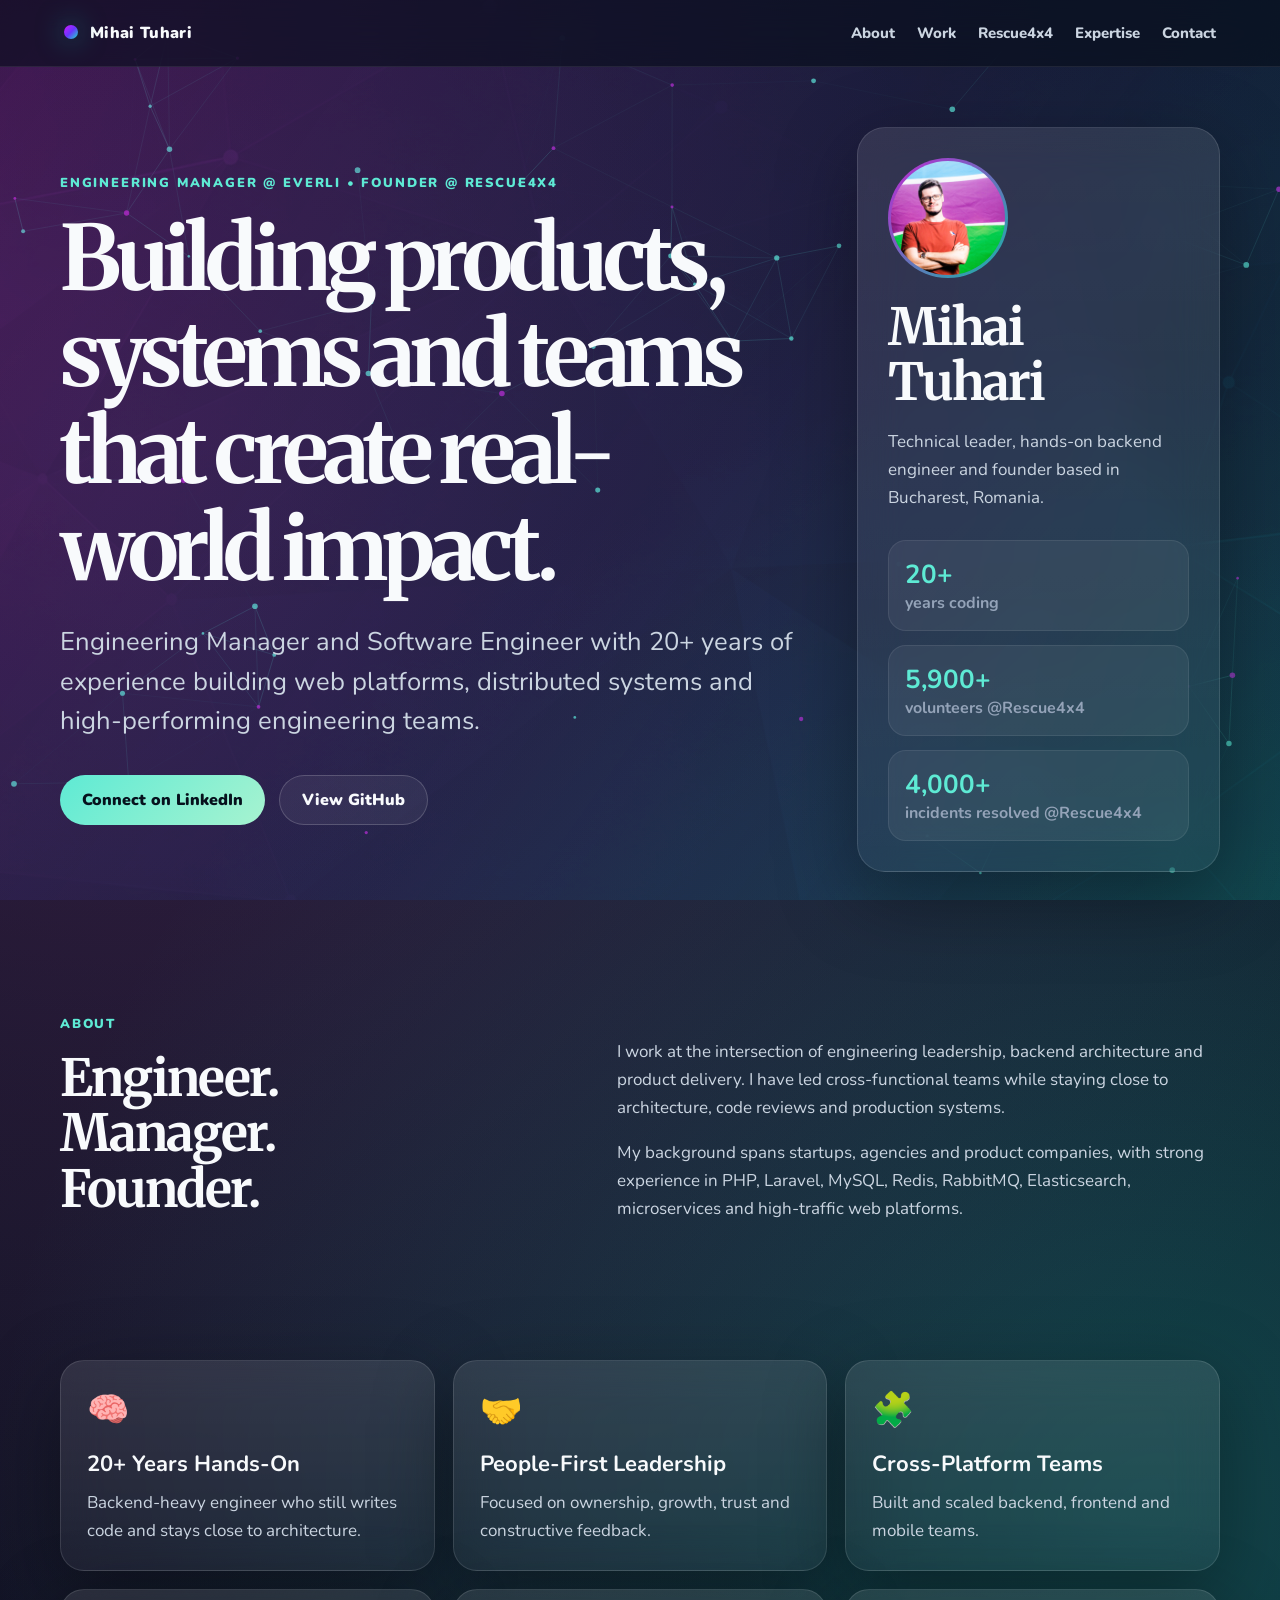
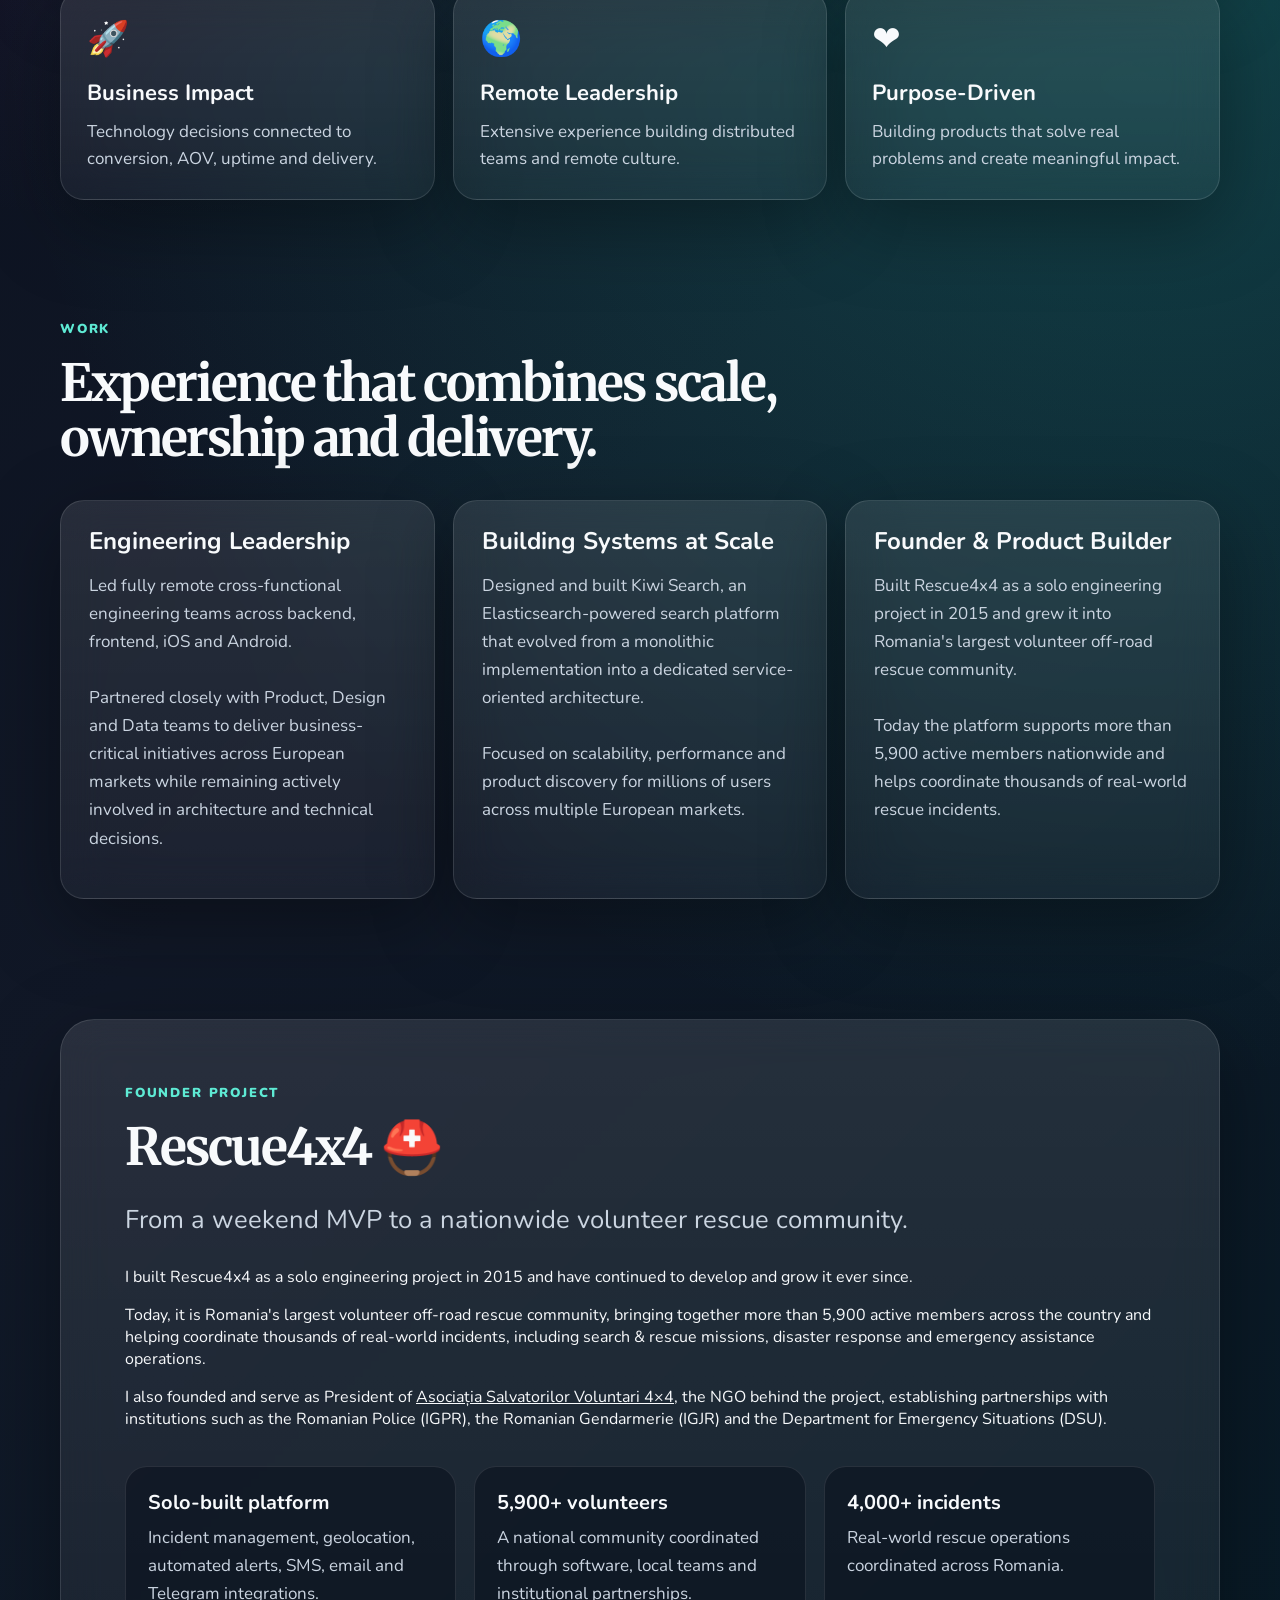
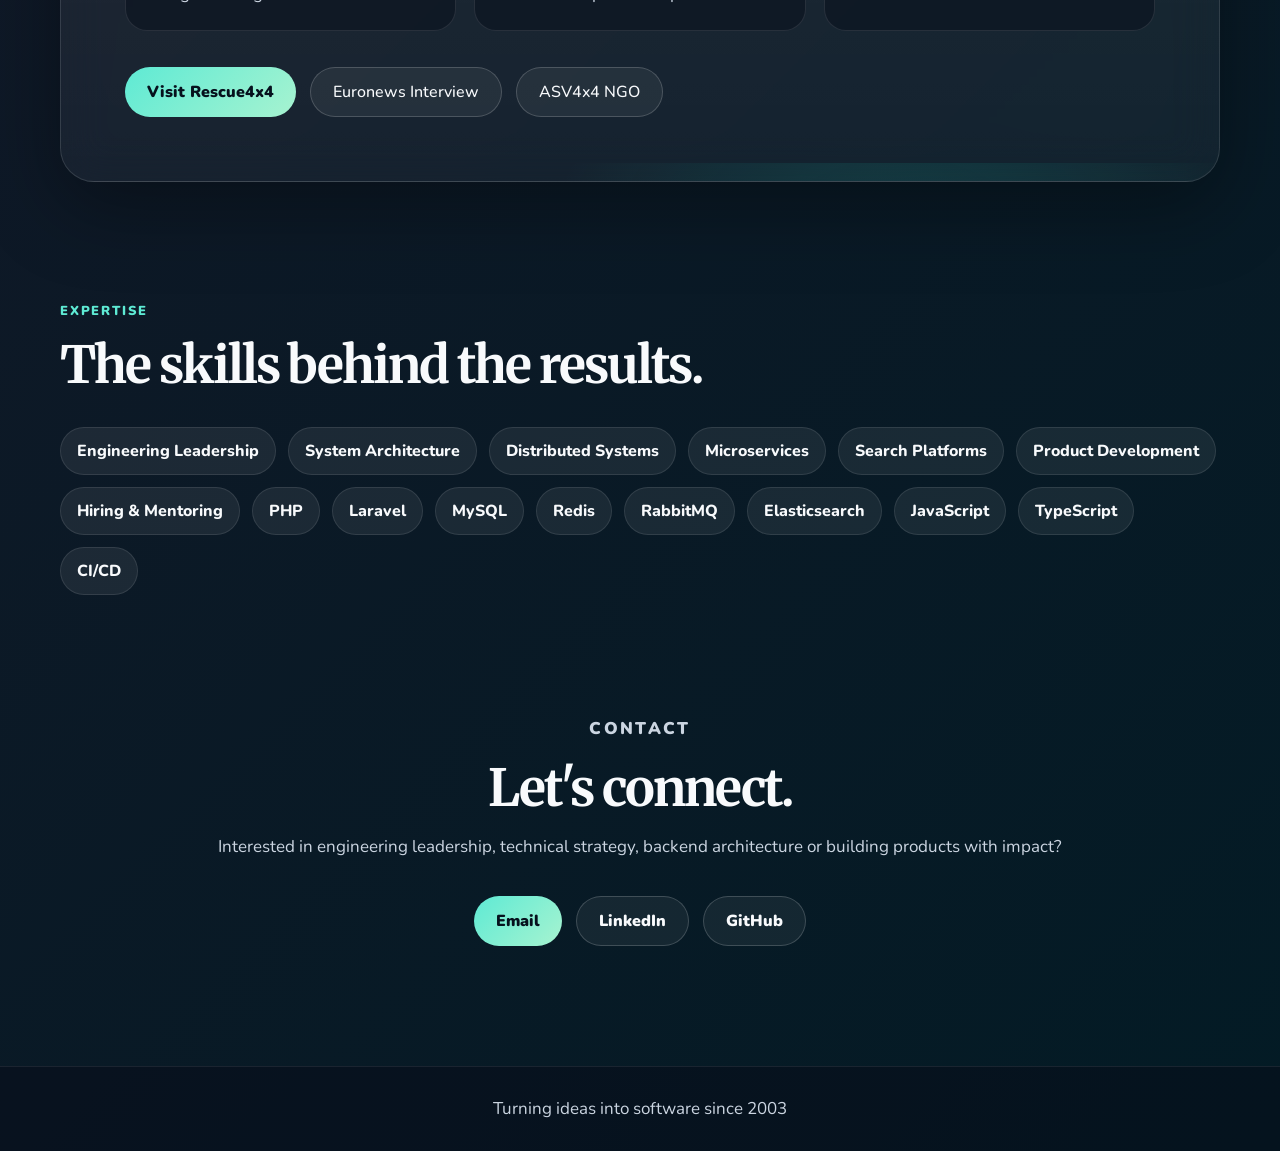
==== index.html @ 21c0b650 "feat: readme" ====
<!doctype html>
<html lang="en">
<head>
    <meta charset="utf-8">
    <meta name="viewport" content="width=device-width, initial-scale=1">
    <title>Mihai Tuhari - Engineering Manager & Founder</title>
    <meta name="description" content="Engineering Manager, Software Engineer and Founder with 20+ years of experience building products, distributed systems and engineering teams.">
    <meta property="og:title" content="Mihai Tuhari - Engineering Manager & Founder">
    <meta property="og:description" content="Engineering Manager @ Everli. Founder @ Rescue4x4. Building products, systems and teams.">
    <meta property="og:type" content="website">
    <meta name="theme-color" content="#111827">
    <link rel="preconnect" href="https://fonts.googleapis.com">
    <link rel="preconnect" href="https://fonts.gstatic.com" crossorigin>
    <link href="https://fonts.googleapis.com/css2?family=Merriweather:wght@700;900&family=Nunito:wght@400;600;700;800;900&display=swap" rel="stylesheet">
    <link rel="stylesheet" href="assets/styles.css">
    <meta name="google-site-verification" content="j1arVouK2aGNkBnnAjQh9nLg4Zrn6_g9xt9UU8ff2W0"/>

    <link rel="icon" type="image/png" href="assets/favicon/favicon-96x96.png" sizes="96x96" />
    <link rel="icon" type="image/svg+xml" href="assets/favicon/favicon.svg" />
    <link rel="shortcut icon" href="assets/favicon/favicon.ico" />
    <link rel="apple-touch-icon" sizes="180x180" href="assets/favicon/apple-touch-icon.png" />
    <meta name="apple-mobile-web-app-title" content="Mihai Tuhari" />
    <link rel="manifest" href="assets/favicon/site.webmanifest" />
</head>
<body>
<!--

Hey there 👋

You found the source.

If you're here because we're interviewing, reviewing my work,
or simply curious, feel free to reach out:

LinkedIn:
https://linkedin.com/in/mihaituhari

GitHub:
https://github.com/mihaituhari

Have a great day ☀️

- Mihai

-->
<script>
  (function(i, s, o, g, r, a, m) {
    i['GoogleAnalyticsObject'] = r;
    i[r] = i[r] || function() {
      (i[r].q = i[r].q || []).push(arguments);
    }, i[r].l = 1 * new Date();
    a = s.createElement(o),
        m = s.getElementsByTagName(o)[0];
    a.async = 1;
    a.src = g;
    m.parentNode.insertBefore(a, m);
  })(window, document, 'script', '//www.google-analytics.com/analytics.js', 'ga');

  ga('create', 'UA-69164049-1', 'auto');
  ga('send', 'pageview');

</script>
<canvas id="network-bg" aria-hidden="true"></canvas>

<header class="site-header">
    <a class="brand" href="#top" aria-label="Mihai Tuhari homepage">
        <span class="brand-dot"></span>
        <span>Mihai Tuhari</span>
    </a>

    <nav class="nav" aria-label="Primary navigation">
        <a href="#about">About</a>
        <a href="#work">Work</a>
        <a href="#rescue4x4">Rescue4x4</a>
        <a href="#expertise">Expertise</a>
        <a href="#contact">Contact</a>
    </nav>
</header>

<main id="top">
    <section class="hero section">
        <div class="hero-content">
            <p class="eyebrow">Engineering Manager @ Everli • Founder @ Rescue4x4</p>
            <h1>Building products, systems and teams that create real-world impact.</h1>
            <p class="lead">
                Engineering Manager and Software Engineer with 20+ years of experience building web platforms,
                distributed systems and high-performing engineering teams.
            </p>
            <div class="hero-actions">
                <a class="button primary" href="https://www.linkedin.com/in/mihaituhari/" target="_blank" rel="noreferrer">Connect
                    on LinkedIn</a>
                <a class="button secondary" href="https://github.com/mihaituhari" target="_blank" rel="noreferrer">View
                    GitHub</a>
            </div>
        </div>

        <aside class="hero-card">
            <div class="avatar-wrap">
                <img class="avatar-image" src="assets/images/mihai.jpg" alt="Mihai Tuhari">
            </div>
            <h2>Mihai Tuhari</h2>
            <p>Technical leader, hands-on backend engineer and founder based in Bucharest, Romania.</p>
            <div class="stats">
                <div>
                    <strong>20+</strong>
                    <span>years coding</span>
                </div>
                <div>
                    <strong>5,900+</strong>
                    <span>volunteers @Rescue4x4</span>
                </div>
                <div>
                    <strong>4,000+</strong>
                    <span>incidents resolved @Rescue4x4</span>
                </div>
            </div>
        </aside>
    </section>

    <section id="about" class="section split">
        <div>
            <p class="eyebrow">About</p>
            <h2>Engineer.<br>Manager.<br>Founder.</h2>
        </div>
        <div class="copy">
            <p class="eyebrow">&nbsp;</p>
            <p>
                I work at the intersection of engineering leadership, backend architecture and product delivery.
                I have led cross-functional teams while staying close to architecture, code reviews and production
                systems.
            </p>
            <p>
                My background spans startups, agencies and product companies, with strong experience in PHP, Laravel,
                MySQL, Redis, RabbitMQ, Elasticsearch, microservices and high-traffic web platforms.
            </p>
        </div>
    </section>

    <section id="about-grid" class="section">
        <div class="feature-grid">
            <div class="feature-card">
                <span>🧠</span>
                <h3>20+ Years Hands-On</h3>
                <p>Backend-heavy engineer who still writes code and stays close to architecture.</p>
            </div>

            <div class="feature-card">
                <span>🤝</span>
                <h3>People-First Leadership</h3>
                <p>Focused on ownership, growth, trust and constructive feedback.</p>
            </div>

            <div class="feature-card">
                <span>🧩</span>
                <h3>Cross-Platform Teams</h3>
                <p>Built and scaled backend, frontend and mobile teams.</p>
            </div>

            <div class="feature-card">
                <span>🚀</span>
                <h3>Business Impact</h3>
                <p>Technology decisions connected to conversion, AOV, uptime and delivery.</p>
            </div>

            <div class="feature-card">
                <span>🌍</span>
                <h3>Remote Leadership</h3>
                <p>Extensive experience building distributed teams and remote culture.</p>
            </div>

            <div class="feature-card">
                <span>❤️</span>
                <h3>Purpose-Driven</h3>
                <p>Building products that solve real problems and create meaningful impact.</p>
            </div>
        </div>
    </section>

    <section id="work" class="section">
        <div class="section-heading">
            <p class="eyebrow">Work</p>
            <h2>Experience that combines scale, ownership and delivery.</h2>
        </div>

        <div class="cards">
            <article class="card">
                <h3>Engineering Leadership</h3>
                <p>
                    Led fully remote cross-functional engineering teams across backend, frontend, iOS and Android.<br><br>
                    Partnered closely with Product, Design and Data teams to deliver business-critical initiatives across European markets while remaining actively involved in architecture and technical decisions.                </p>
            </article>

            <article class="card">
                <h3>Building Systems at Scale</h3>
                <p>
                    Designed and built Kiwi Search, an Elasticsearch-powered search platform that evolved from a monolithic implementation into a dedicated service-oriented architecture.<br><br>
                    Focused on scalability, performance and product discovery for millions of users across multiple European markets.
                </p>
            </article>

            <article class="card">
                <h3>Founder & Product Builder</h3>
                <p>
                    Built Rescue4x4 as a solo engineering project in 2015 and grew it into Romania's largest volunteer off-road rescue community.<br><br>
                    Today the platform supports more than 5,900 active members nationwide and helps coordinate thousands of real-world rescue incidents.
                </p>
            </article>
        </div>
    </section>

    <section id="rescue4x4" class="section rescue">
        <div class="rescue-inner">
            <p class="eyebrow">Founder project</p>
            <h2>Rescue4x4 ⛑️</h2>
            <p class="lead">
                From a weekend MVP to a nationwide volunteer rescue community.
            </p>

            <p>I built Rescue4x4 as a solo engineering project in 2015 and have continued to develop and grow it ever since.</p>
            <p>Today, it is Romania's largest volunteer off-road rescue community, bringing together more than 5,900 active members across the country and helping coordinate thousands of real-world incidents, including search & rescue missions, disaster response and emergency assistance operations.</p>
            <p>I also founded and serve as President of <a href="https://www.asv4x4.ro/" target="_blank">Asociația Salvatorilor Voluntari 4×4</a>, the NGO behind the project, establishing partnerships with institutions such as the Romanian Police (IGPR), the Romanian Gendarmerie (IGJR) and the Department for Emergency Situations (DSU).</p>            <div class="rescue-grid">
                <div>
                    <strong>Solo-built platform</strong>
                    <span>Incident management, geolocation, automated alerts, SMS, email and Telegram integrations.</span>
                </div>
                <div>
                    <strong>5,900+ volunteers</strong>
                    <span>A national community coordinated through software, local teams and institutional partnerships.</span>
                </div>
                <div>
                    <strong>4,000+ incidents</strong>
                    <span>Real-world rescue operations coordinated across Romania.</span>
                </div>
            </div>
            <div class="buttons">
                <a class="button primary" href="https://www.rescue4x4.ro/" target="_blank" rel="noreferrer">Visit Rescue4x4</a>
                <a class="button secondary fw-normal" href="https://www.euronews.com/2018/07/02/romanian-europeanheroes-who-rescue-people-for-free" target="_blank" rel="noreferrer">Euronews Interview</a>
                <a class="button secondary fw-normal" href="https://www.asv4x4.ro/" target="_blank" rel="noreferrer">ASV4x4 NGO</a>
            </div>
        </div>
    </section>

    <section id="expertise" class="section">
        <div class="section-heading">
            <p class="eyebrow">Expertise</p>
            <h2>The skills behind the results.</h2>
        </div>

        <div class="skills">
            <span>Engineering Leadership</span>
            <span>System Architecture</span>
            <span>Distributed Systems</span>
            <span>Microservices</span>
            <span>Search Platforms</span>
            <span>Product Development</span>
            <span>Hiring & Mentoring</span>
            <span>PHP</span>
            <span>Laravel</span>
            <span>MySQL</span>
            <span>Redis</span>
            <span>RabbitMQ</span>
            <span>Elasticsearch</span>
            <span>JavaScript</span>
            <span>TypeScript</span>
            <span>CI/CD</span>
        </div>
    </section>

    <section id="contact" class="section contact">
        <p class="eyebrow">Contact</p>
        <h2>Let's connect.</h2>
        <p>
            Interested in engineering leadership, technical strategy, backend architecture or building products with
            impact?
        </p>
        <div class="contact-links">
            <a class="button primary" id="email-link" role="button" href="#" data-user="bWloYWkudHVoYXJp" data-domain="Z21haWwuY29t" aria-label="Email Mihai Tuhari">Email</a>
            <a class="button secondary" href="https://www.linkedin.com/in/mihaituhari/" target="_blank" rel="noreferrer">LinkedIn</a>
            <a class="button secondary" href="https://github.com/mihaituhari" target="_blank" rel="noreferrer">GitHub</a>
        </div>
    </section>
</main>

<footer class="footer">
    <span>Turning ideas into software since 2003</span>
</footer>

<script src="assets/script.js"></script>
</body>
</html>
---- assets/styles.css ----
/* Mihai Tuhari personal website */
:root {
    --bg: #080d1a;
    --bg-soft: rgba(17, 24, 39, 0.72);
    --card: rgba(15, 23, 42, 0.72);
    --card-border: rgba(255, 255, 255, 0.12);
    --text: #f8fafc;
    --muted: #cbd5e1;
    --soft: #94a3b8;
    --purple: #8a3b8f;
    --purple-strong: #c026d3;
    --teal: #14b8a6;
    --teal-soft: #5eead4;
    --shadow: 0 24px 80px rgba(0, 0, 0, 0.35);
    --radius: 28px;
}

* {
    box-sizing: border-box;
}

html {
    scroll-behavior: smooth;
}

body {
    margin: 0;
    min-height: 100vh;
    font-family: "Nunito", system-ui, -apple-system, BlinkMacSystemFont, "Segoe UI", sans-serif;
    color: var(--text);
    background: radial-gradient(circle at 10% 10%, rgba(138, 59, 143, 0.34), transparent 34%),
    radial-gradient(circle at 90% 35%, rgba(20, 184, 166, 0.28), transparent 38%),
    linear-gradient(135deg, #080d1a 0%, #111827 48%, #031b25 100%);
    overflow-x: hidden;
}

body::before {
    content: "";
    position: fixed;
    inset: 0;
    background-image: url("images/banner-geometric.png");
    background-size: cover;
    background-position: center;
    opacity: 0.18;
    pointer-events: none;
    z-index: -3;
}

#network-bg {
    position: fixed;
    inset: 0;
    width: 100%;
    height: 100%;
    z-index: -2;
    pointer-events: none;
}

a {
    color: inherit;
}

.site-header {
    position: sticky;
    top: 0;
    z-index: 20;
    display: flex;
    justify-content: space-between;
    align-items: center;
    padding: 22px clamp(20px, 5vw, 72px);
    backdrop-filter: blur(18px);
    background: rgba(8, 13, 26, 0.62);
    border-bottom: 1px solid rgba(255, 255, 255, 0.08);
}

.brand {
    display: inline-flex;
    align-items: center;
    gap: 12px;
    text-decoration: none;
    font-weight: 900;
    letter-spacing: 0.02em;
}

.brand-dot {
    width: 14px;
    height: 14px;
    position: relative;
    top: -1px;
    border-radius: 999px;
    background: linear-gradient(135deg, #d218ff 0%, #6a35ff 50%, #18e5c6 100%);
    box-shadow: 0 0 28px rgba(20, 184, 166, 0.7);
}

.nav {
    display: flex;
    gap: 22px;
    color: var(--muted);
    font-size: 15px;
    font-weight: 800;
}

.nav a {
    text-decoration: none;
    transition: color 0.2s ease;
}

.nav a:hover {
    color: var(--teal-soft);
}

.section {
    width: min(1160px, calc(100% - 40px));
    margin: 0 auto;
    padding: 60px 0;
}

.hero {
    min-height: calc(100vh - 80px);
    display: grid;
    grid-template-columns: minmax(0, 1.35fr) minmax(300px, 0.65fr);
    gap: 42px;
    align-items: center;
}

.eyebrow {
    margin: 0 0 18px;
    color: var(--teal-soft);
    font-weight: 900;
    text-transform: uppercase;
    letter-spacing: 0.14em;
    font-size: 13px;
}

h1, h2, h3 {
    margin: 0;
    line-height: 1.08;
}

h1, h2 {
    font-family: "Merriweather", Georgia, serif;
}

h1 {
    max-width: 860px;
    font-size: clamp(48px, 7vw, 94px);
    letter-spacing: -0.06em;
}

h2 {
    font-size: clamp(34px, 4vw, 56px);
    letter-spacing: -0.04em;
}

h3 {
    font-size: 24px;
}

.lead {
    color: var(--muted);
    font-size: clamp(20px, 2vw, 26px);
    line-height: 1.55;
}

.hero-actions,
.contact-links {
    display: flex;
    flex-wrap: wrap;
    gap: 14px;
    margin-top: 34px;
}

.button {
    display: inline-flex;
    align-items: center;
    justify-content: center;
    min-height: 50px;
    padding: 0 22px;
    border-radius: 999px;
    text-decoration: none;
    font-weight: 900;
    transition: transform 0.2s ease, border-color 0.2s ease, background 0.2s ease;
}

.button:hover {
    transform: translateY(-2px);
}

.button.primary {
    color: #06111d;
    background: linear-gradient(135deg, var(--teal-soft), #a7f3d0);
}

.button.secondary {
    color: var(--text);
    border: 1px solid rgba(255, 255, 255, 0.18);
    background: rgba(255, 255, 255, 0.06);
}

.button.secondary:hover {
    border-color: rgba(94, 234, 212, 0.7);
}

.hero-card,
.card,
.rescue-inner {
    border: 1px solid var(--card-border);
    background: linear-gradient(180deg, rgba(255, 255, 255, 0.10), rgba(255, 255, 255, 0.045));
    box-shadow: var(--shadow);
    backdrop-filter: blur(22px);
}

.hero-card {
    padding: 30px;
    border-radius: var(--radius);
}

.avatar-wrap {
    width: 120px;
    height: 120px;
    display: grid;
    place-items: center;
    border-radius: 999px;
    padding: 3px;
    background: linear-gradient(135deg, var(--purple-strong), var(--teal));
    margin-bottom: 22px;
}

.avatar-image {
    width: 100%;
    height: 100%;
    display: block;
    border-radius: 999px;
    object-fit: cover;
    object-position: center;
}

.buttons {
    display: flex;
    gap: 14px;
}

.fw-normal {
    font-weight: 500;
}

.hero-card p,
.card p,
.copy p,
.rescue-grid span,
.contact p,
.footer {
    color: var(--muted);
    line-height: 1.65;
    font-size: 17px;
}

.stats {
    display: grid;
    gap: 14px;
    margin-top: 28px;
}

.stats div {
    padding: 16px;
    border-radius: 18px;
    background: rgba(255, 255, 255, 0.06);
    border: 1px solid rgba(255, 255, 255, 0.08);
}

.stats strong {
    display: block;
    font-size: 26px;
    color: var(--teal-soft);
}

.stats span {
    color: var(--soft);
    font-weight: 700;
}

.split {
    display: grid;
    grid-template-columns: 0.9fr 1.1fr;
    gap: 64px;
    align-items: center;
}

.copy p:first-child {
    margin-top: 0;
}

.section-heading {
    max-width: 820px;
    margin-bottom: 34px;
}

.cards {
    display: grid;
    grid-template-columns: repeat(3, 1fr);
    gap: 18px;
}

.card {
    padding: 28px;
    border-radius: 24px;
}

.tag {
    display: inline-flex;
    margin-bottom: 22px;
    padding: 7px 11px;
    border-radius: 999px;
    color: var(--teal-soft);
    background: rgba(20, 184, 166, 0.10);
    border: 1px solid rgba(94, 234, 212, 0.18);
    font-weight: 900;
    font-size: 13px;
    text-transform: uppercase;
    letter-spacing: 0.08em;
}

.rescue-inner {
    position: relative;
    overflow: hidden;
    padding: clamp(34px, 5vw, 64px);
    border-radius: 34px;
}

.rescue-inner::after {
    content: "";
    position: absolute;
    inset: auto -20% -45% 25%;
    height: 360px;
    background: radial-gradient(circle, rgba(20, 184, 166, 0.24), transparent 65%);
    pointer-events: none;
}

.rescue-grid {
    position: relative;
    display: grid;
    grid-template-columns: repeat(3, 1fr);
    gap: 18px;
    margin: 36px 0;
    z-index: 1;
}

.rescue-grid div {
    padding: 22px;
    border-radius: 22px;
    background: rgba(8, 13, 26, 0.48);
    border: 1px solid rgba(255, 255, 255, 0.10);
}

.rescue-grid strong {
    display: block;
    margin-bottom: 8px;
    font-size: 20px;
}

.rescue-grid span {
    display: block;
}

.skills {
    display: flex;
    flex-wrap: wrap;
    gap: 12px;
}

.skills span {
    padding: 12px 16px;
    border-radius: 999px;
    color: var(--text);
    background: rgba(255, 255, 255, 0.07);
    border: 1px solid rgba(255, 255, 255, 0.10);
    font-weight: 800;
}

.contact {
    text-align: center;
    padding-bottom: 120px;
}

.contact .contact-links {
    justify-content: center;
}

.footer {
    display: flex;
    justify-content: center;
    gap: 20px;
    padding: 28px clamp(20px, 5vw, 72px);
    border-top: 1px solid rgba(255, 255, 255, 0.08);
    background: rgba(8, 13, 26, 0.55);
}

.feature-grid {
    display: grid;
    grid-template-columns: repeat(3, 1fr);
    gap: 18px;
}

.feature-card,
.bring-item {
    padding: 26px;
    border-radius: 24px;
    background: linear-gradient(180deg, rgba(255, 255, 255, 0.10), rgba(255, 255, 255, 0.045));
    border: 1px solid rgba(255, 255, 255, 0.12);
    box-shadow: var(--shadow);
    backdrop-filter: blur(22px);
}

.feature-card span {
    display: inline-flex;
    margin-bottom: 18px;
    font-size: 34px;
}

.feature-card h3,
.bring-item h3 {
    margin: 0 0 12px;
    font-size: 22px;
    line-height: 1.2;
}

.feature-card p,
.bring-item p {
    margin: 0;
    color: var(--muted);
    font-size: 17px;
    line-height: 1.6;
}

.what-i-bring {
    display: grid;
    gap: 18px;
}

.bring-item {
    position: relative;
    overflow: hidden;
}

.bring-item::before {
    content: "";
    position: absolute;
    top: 0;
    left: 0;
    width: 4px;
    height: 100%;
    background: linear-gradient(180deg, var(--teal-soft), var(--purple-strong));
    opacity: 0.9;
}

.bring-item h3,
.bring-item p {
    position: relative;
    z-index: 1;
}

@media (max-width: 900px) {
    .site-header {
        align-items: flex-start;
        gap: 16px;
        flex-direction: column;
    }

    .nav {
        width: 100%;
        overflow-x: auto;
        padding-bottom: 4px;
    }

    .hero,
    .split,
    .cards,
    .rescue-grid {
        grid-template-columns: 1fr;
    }

    .hero {
        padding-top: 52px;
    }

    .section {
        padding: 35px 0;
    }

    .feature-grid {
        grid-template-columns: 1fr;
    }
}

@media (max-width: 560px) {
    .section {
        width: min(100% - 28px, 1160px);
    }

    h1 {
        font-size: 44px;
    }

    .lead {
        font-size: 19px;
    }

    .hero-card {
        padding: 22px;
    }
}
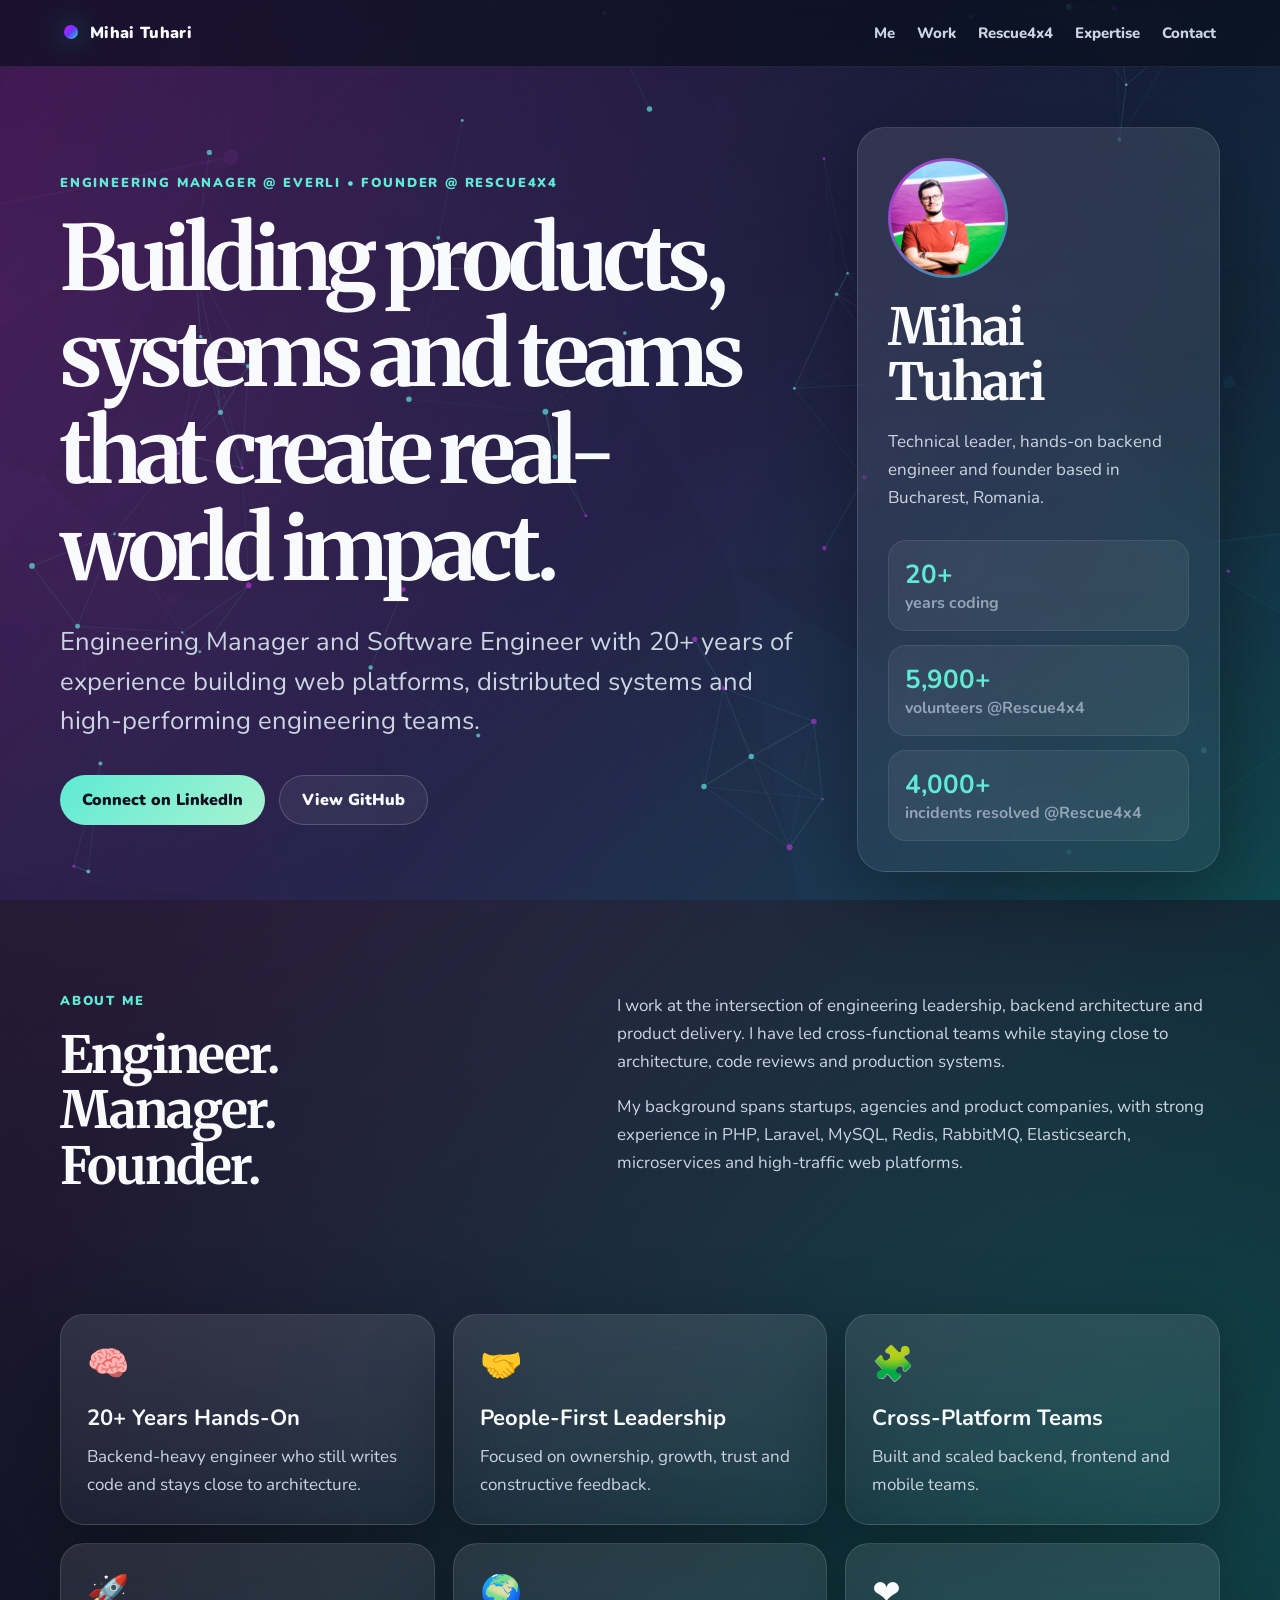
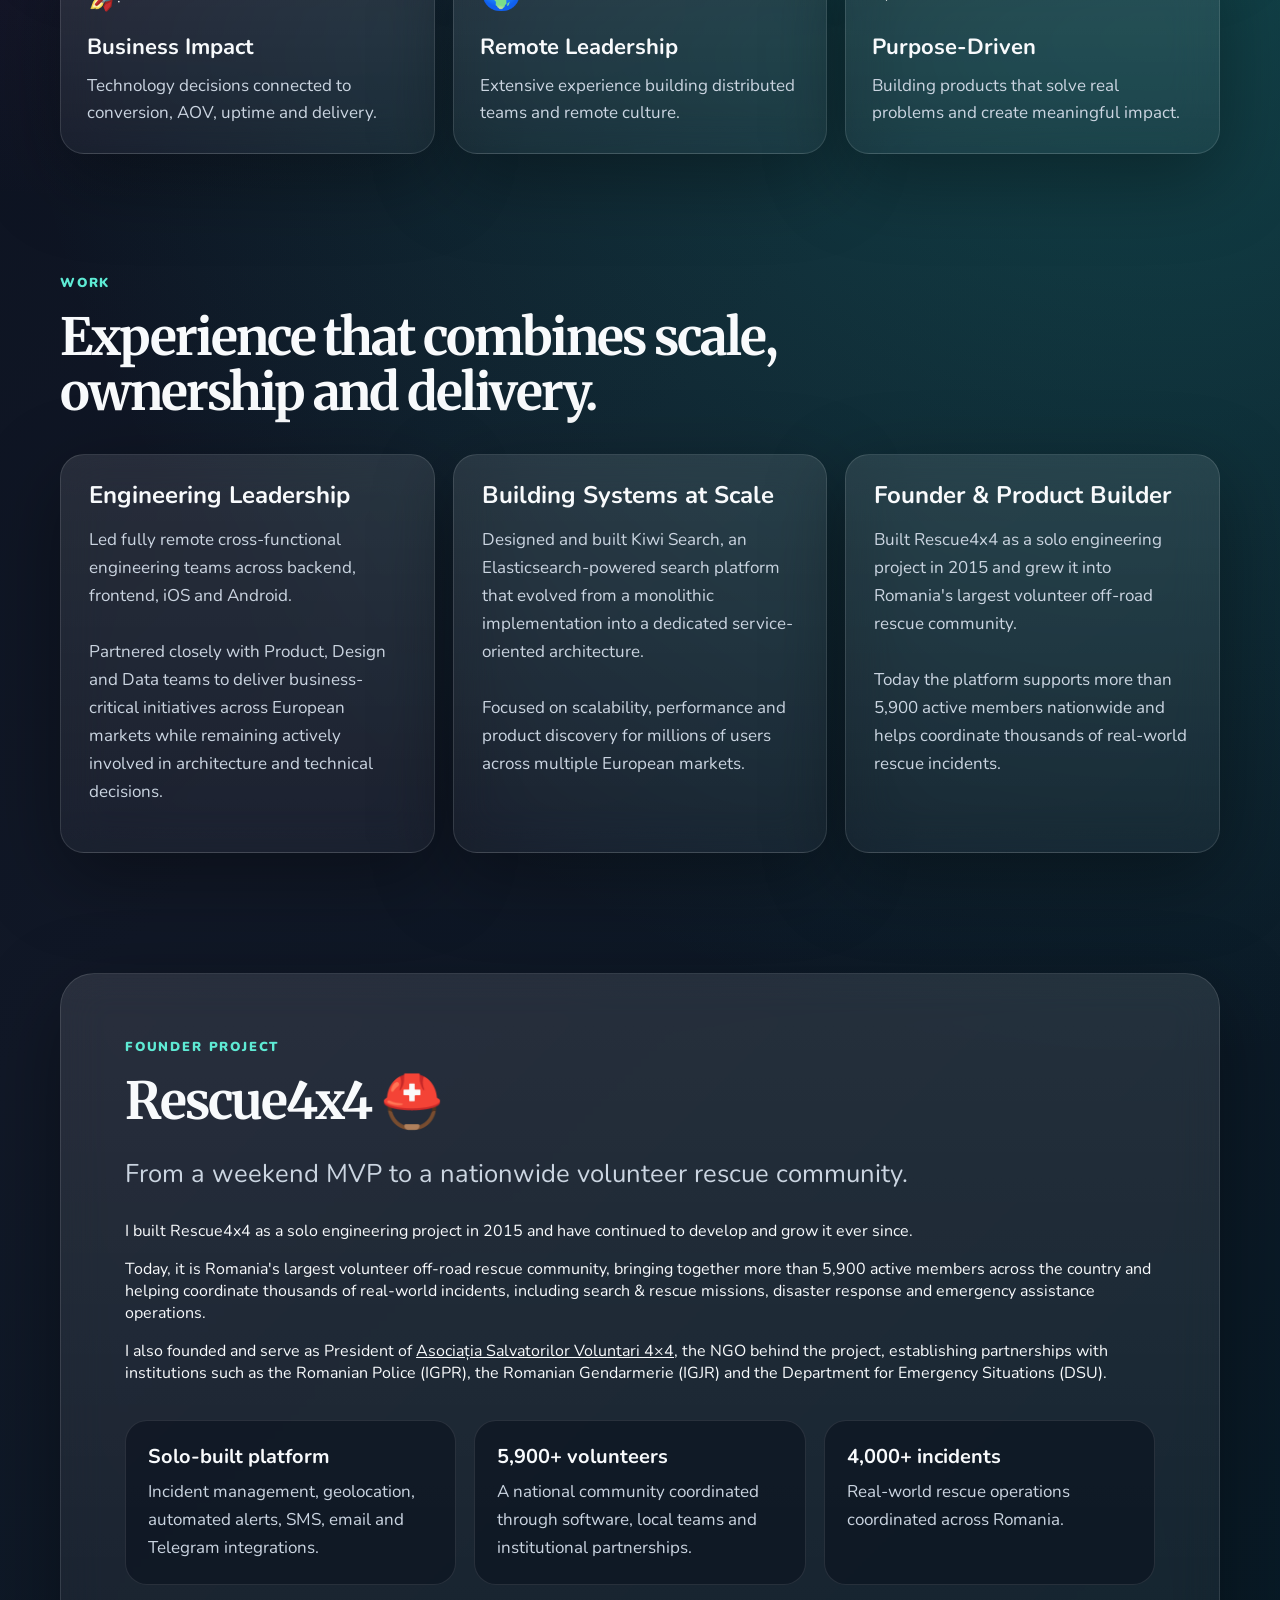
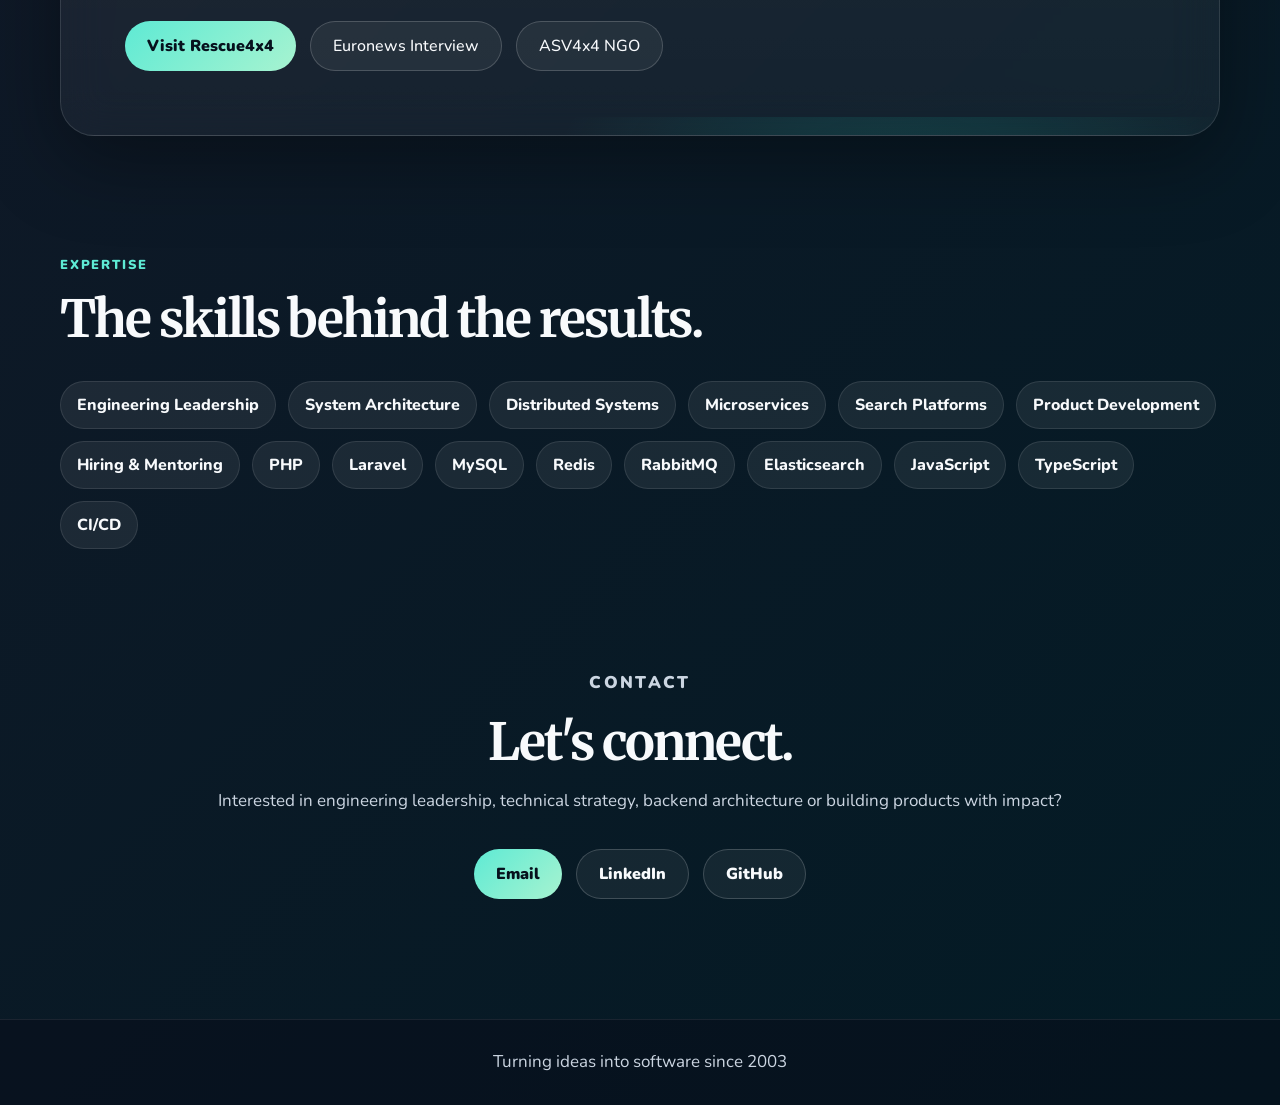
==== commit c6d484d1: "fix: style" ====
--- a/index.html
+++ b/index.html
@@ -69,7 +69,7 @@
     </a>
 
     <nav class="nav" aria-label="Primary navigation">
-        <a href="#about">About</a>
+        <a href="#me">Me</a>
         <a href="#work">Work</a>
         <a href="#rescue4x4">Rescue4x4</a>
         <a href="#expertise">Expertise</a>
@@ -80,7 +80,7 @@
 <main id="top">
     <section class="hero section">
         <div class="hero-content">
-            <p class="eyebrow">Engineering Manager @ Everli • Founder @ Rescue4x4</p>
+            <p class="eyebrow">Engineering Manager @ Everli<span class="eyebrow-dot"> • </span><br class="eyebrow-break">Founder @ Rescue4x4</p>
             <h1>Building products, systems and teams that create real-world impact.</h1>
             <p class="lead">
                 Engineering Manager and Software Engineer with 20+ years of experience building web platforms,
@@ -117,13 +117,12 @@
         </aside>
     </section>
 
-    <section id="about" class="section split">
+    <section id="me" class="section split">
         <div>
-            <p class="eyebrow">About</p>
+            <p class="eyebrow">About me</p>
             <h2>Engineer.<br>Manager.<br>Founder.</h2>
         </div>
         <div class="copy">
-            <p class="eyebrow">&nbsp;</p>
             <p>
                 I work at the intersection of engineering leadership, backend architecture and product delivery.
                 I have led cross-functional teams while staying close to architecture, code reviews and production
--- a/assets/styles.css
+++ b/assets/styles.css
@@ -131,6 +131,10 @@
     font-size: 13px;
 }
 
+.eyebrow-break {
+    display: none;
+}
+
 h1, h2, h3 {
     margin: 0;
     line-height: 1.08;
@@ -147,7 +151,7 @@
 }
 
 h2 {
-    font-size: clamp(34px, 4vw, 56px);
+    font-size: clamp(32px, 4vw, 56px);
     letter-spacing: -0.04em;
 }
 
@@ -478,16 +482,24 @@
         grid-template-columns: 1fr;
     }
 
+    .split {
+        gap: 32px;
+    }
+
     .hero {
         padding-top: 52px;
     }
 
     .section {
-        padding: 35px 0;
+        padding: 30px 0;
     }
 
     .feature-grid {
         grid-template-columns: 1fr;
+    }
+
+    #about-grid {
+        padding-top: 0;
     }
 }
 
@@ -496,6 +508,14 @@
         width: min(100% - 28px, 1160px);
     }
 
+    .eyebrow-dot {
+        display: none;
+    }
+
+    .eyebrow-break {
+        display: inline;
+    }
+
     h1 {
         font-size: 44px;
     }
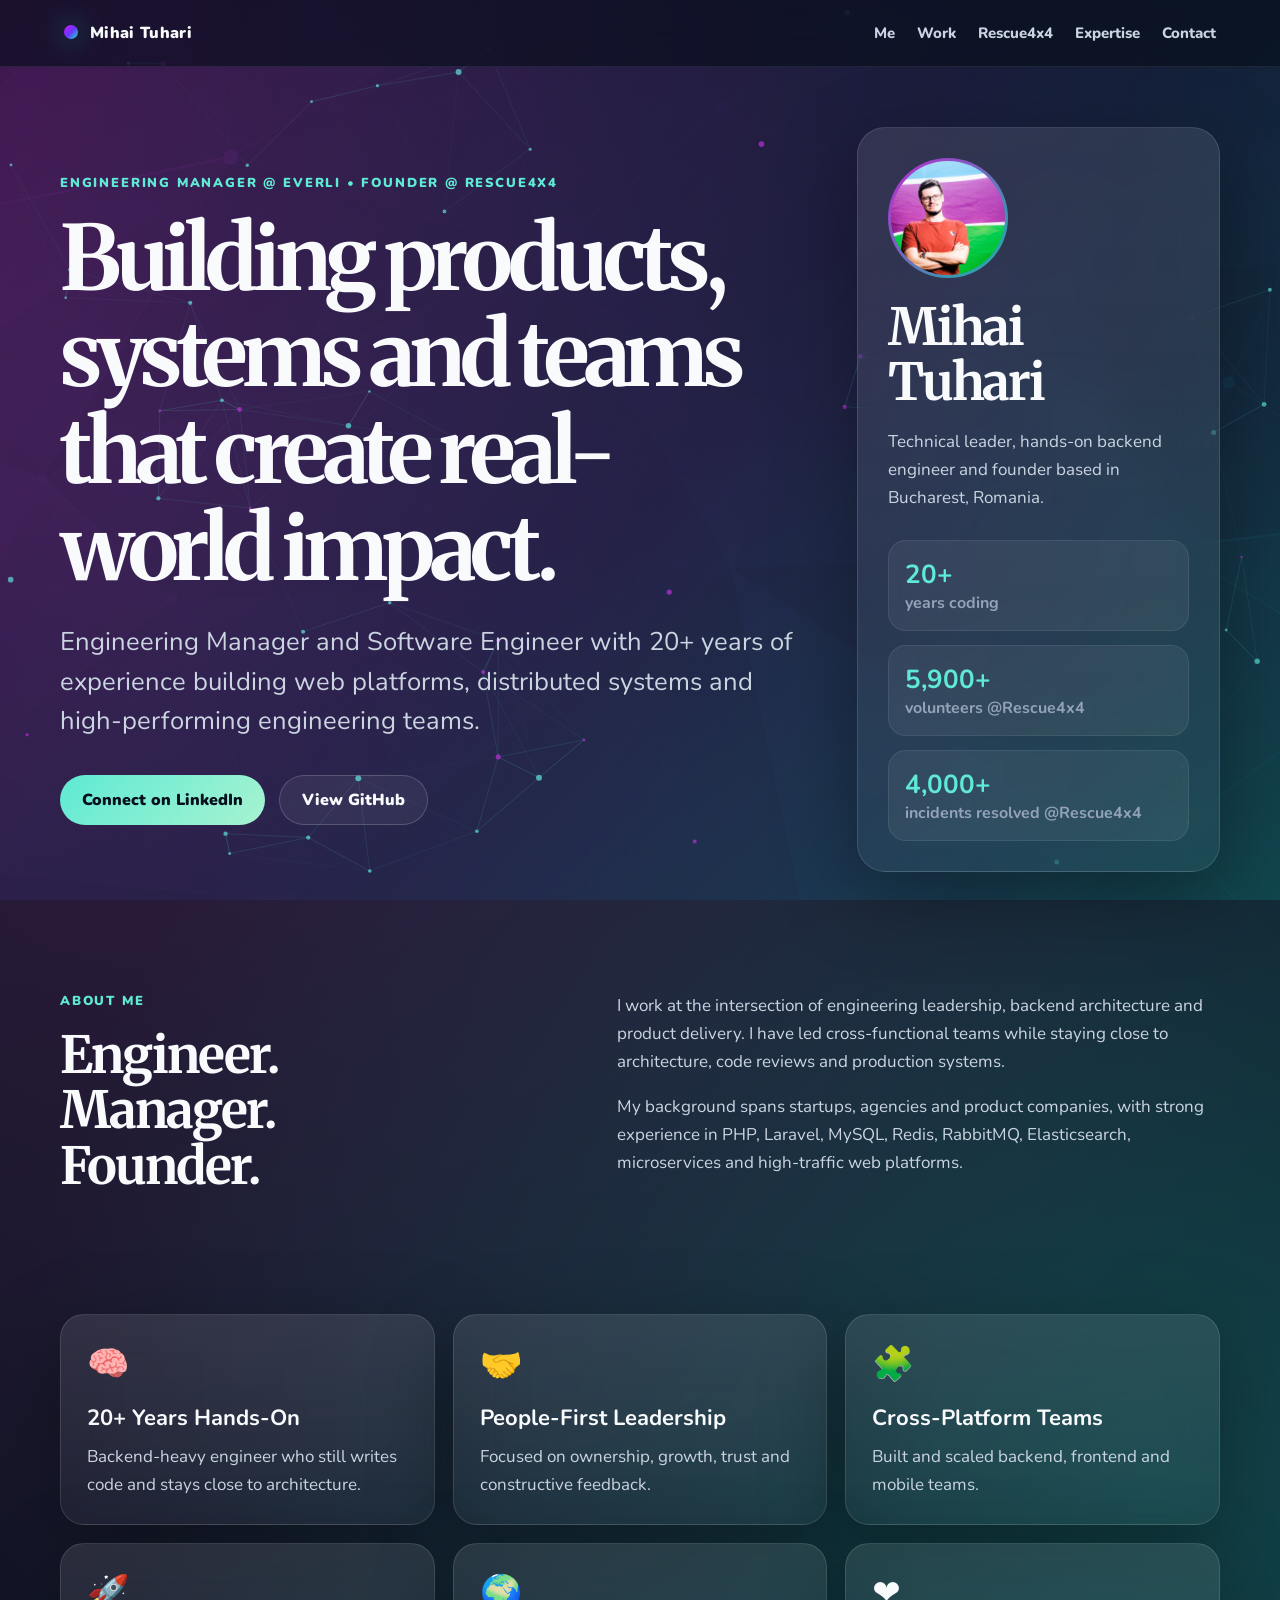
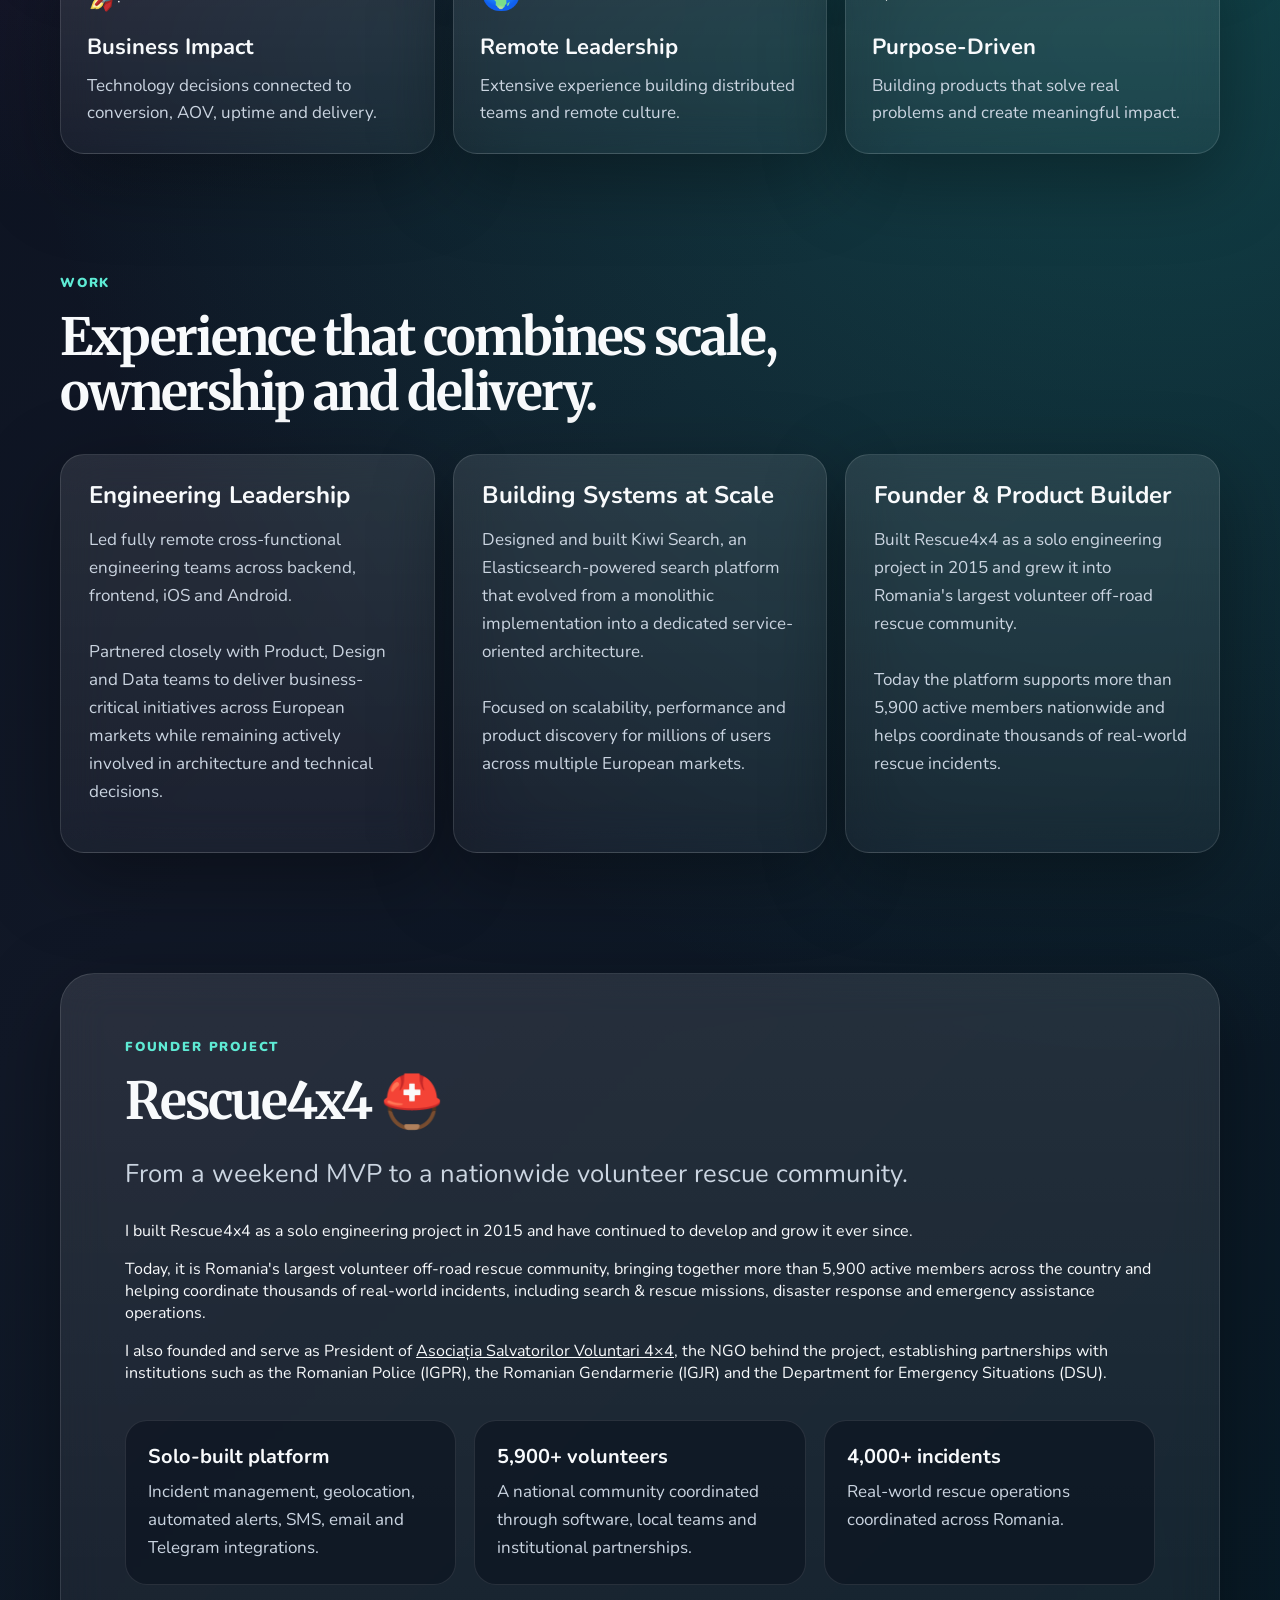
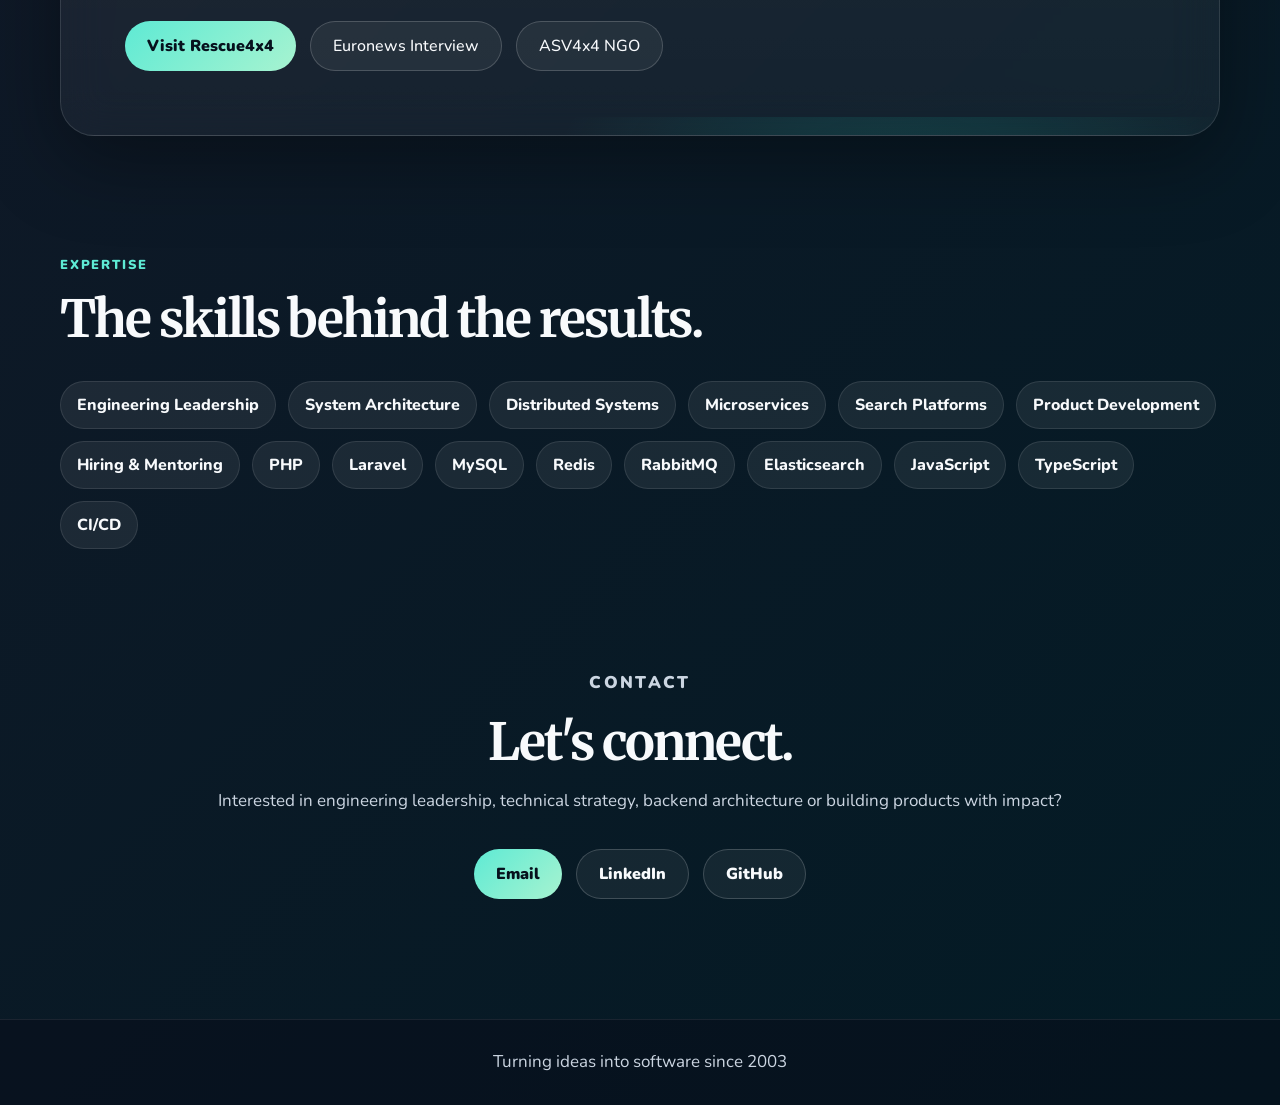
==== commit 4aeece5e: "fix: style" ====
--- a/index.html
+++ b/index.html
@@ -12,7 +12,7 @@
     <link rel="preconnect" href="https://fonts.googleapis.com">
     <link rel="preconnect" href="https://fonts.gstatic.com" crossorigin>
     <link href="https://fonts.googleapis.com/css2?family=Merriweather:wght@700;900&family=Nunito:wght@400;600;700;800;900&display=swap" rel="stylesheet">
-    <link rel="stylesheet" href="assets/styles.css">
+    <link rel="stylesheet" href="assets/styles.css?v=1.0.0">
     <meta name="google-site-verification" content="j1arVouK2aGNkBnnAjQh9nLg4Zrn6_g9xt9UU8ff2W0"/>
 
     <link rel="icon" type="image/png" href="assets/favicon/favicon-96x96.png" sizes="96x96" />
@@ -284,6 +284,6 @@
     <span>Turning ideas into software since 2003</span>
 </footer>
 
-<script src="assets/script.js"></script>
+<script src="assets/script.js?v=1.0.0"></script>
 </body>
 </html>
--- a/assets/styles.css
+++ b/assets/styles.css
@@ -498,6 +498,10 @@
         grid-template-columns: 1fr;
     }
 
+    .skills {
+        font-size: 13px;
+    }
+
     #about-grid {
         padding-top: 0;
     }
@@ -508,6 +512,14 @@
         width: min(100% - 28px, 1160px);
     }
 
+    .buttons {
+        flex-direction: column;
+    }
+
+    .buttons .button {
+        width: 100%;
+    }
+
     .eyebrow-dot {
         display: none;
     }
@@ -516,12 +528,16 @@
         display: inline;
     }
 
+    footer {
+        font-size: 15px;
+    }
+
     h1 {
         font-size: 44px;
     }
 
     .lead {
-        font-size: 19px;
+        font-size: 17px;
     }
 
     .hero-card {
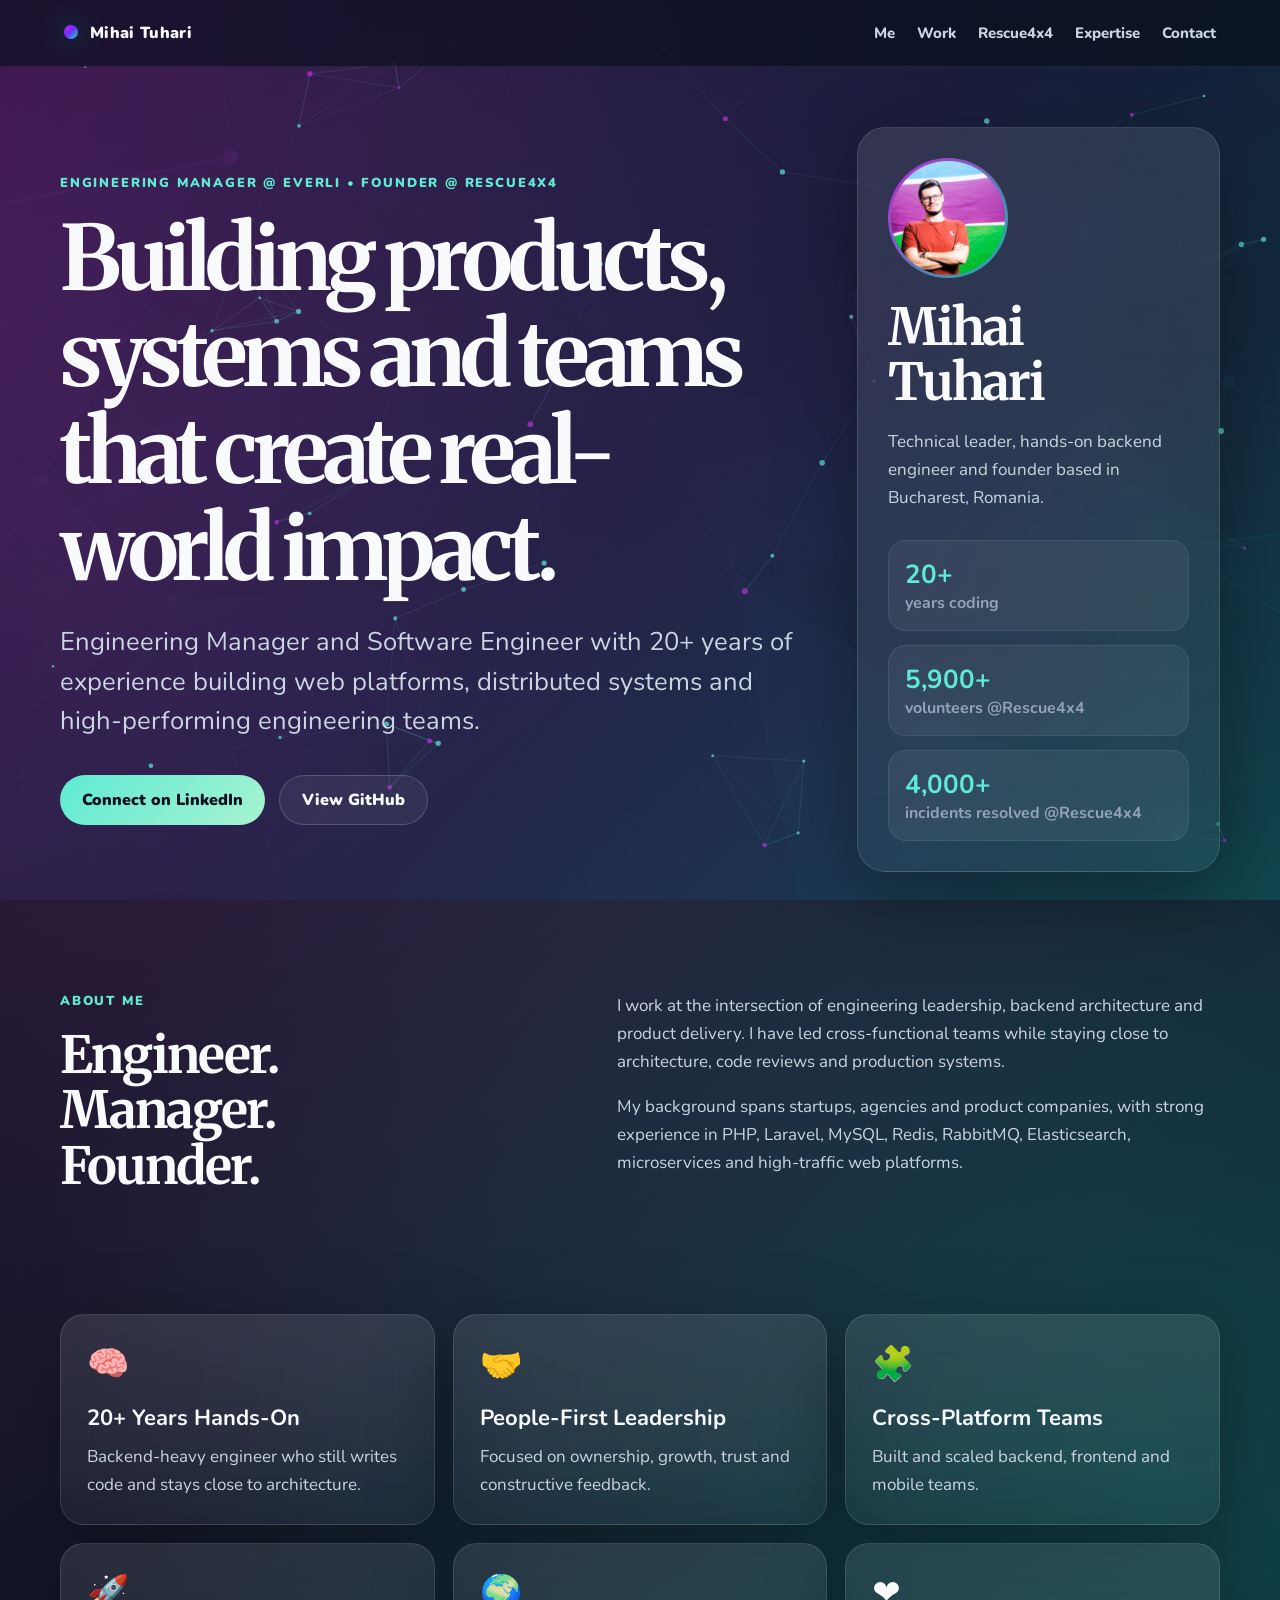
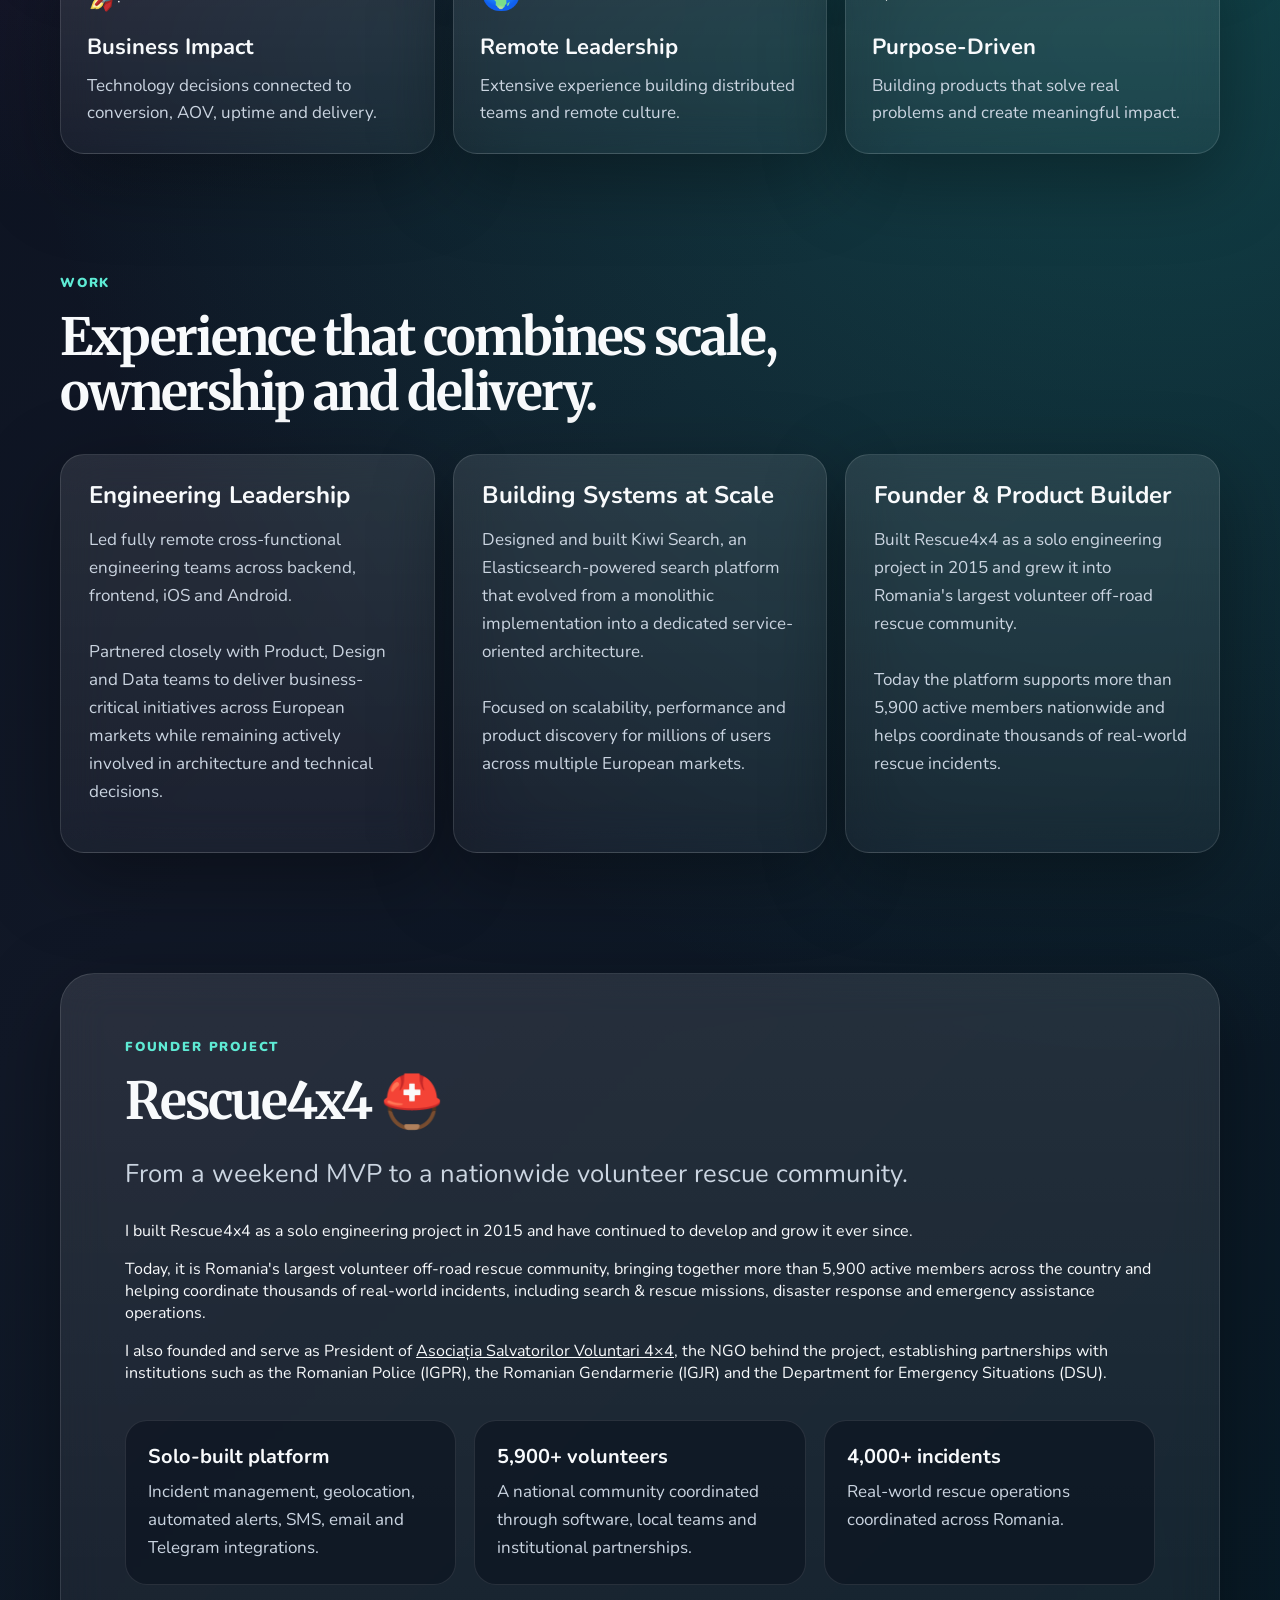
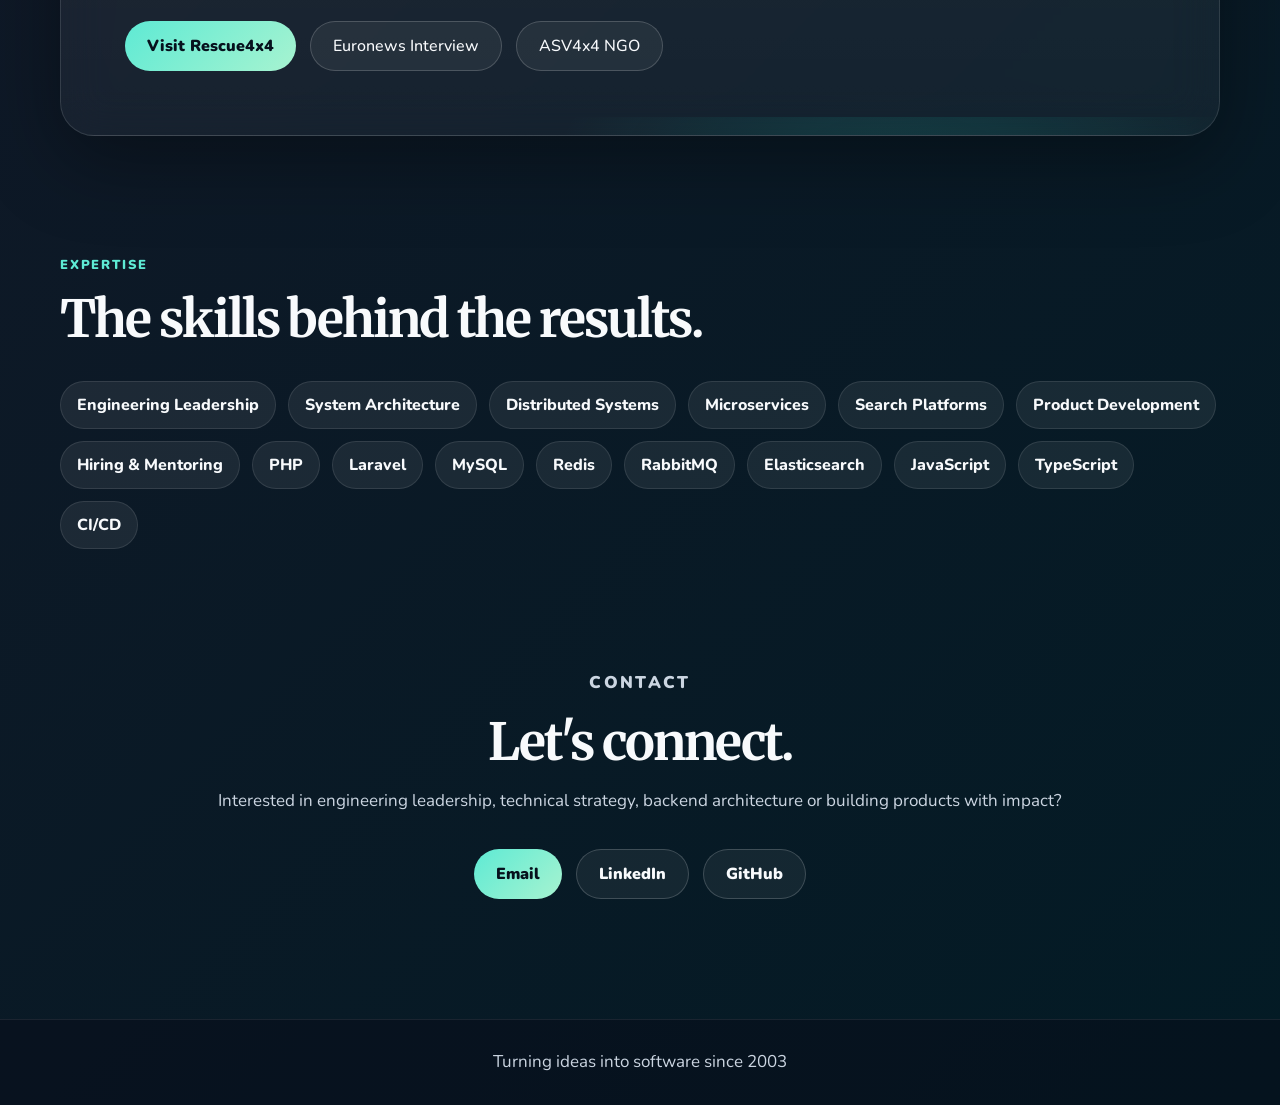
==== commit 3d9dfd12: "fix: style" ====
--- a/index.html
+++ b/index.html
@@ -12,7 +12,7 @@
     <link rel="preconnect" href="https://fonts.googleapis.com">
     <link rel="preconnect" href="https://fonts.gstatic.com" crossorigin>
     <link href="https://fonts.googleapis.com/css2?family=Merriweather:wght@700;900&family=Nunito:wght@400;600;700;800;900&display=swap" rel="stylesheet">
-    <link rel="stylesheet" href="assets/styles.css?v=1.0.0">
+    <link rel="stylesheet" href="assets/styles.css?v=1.0.1">
     <meta name="google-site-verification" content="j1arVouK2aGNkBnnAjQh9nLg4Zrn6_g9xt9UU8ff2W0"/>
 
     <link rel="icon" type="image/png" href="assets/favicon/favicon-96x96.png" sizes="96x96" />
--- a/assets/styles.css
+++ b/assets/styles.css
@@ -463,6 +463,10 @@
 }
 
 @media (max-width: 900px) {
+    .section[id] {
+        scroll-margin-top: 90px;
+    }
+
     .site-header {
         align-items: flex-start;
         gap: 16px;
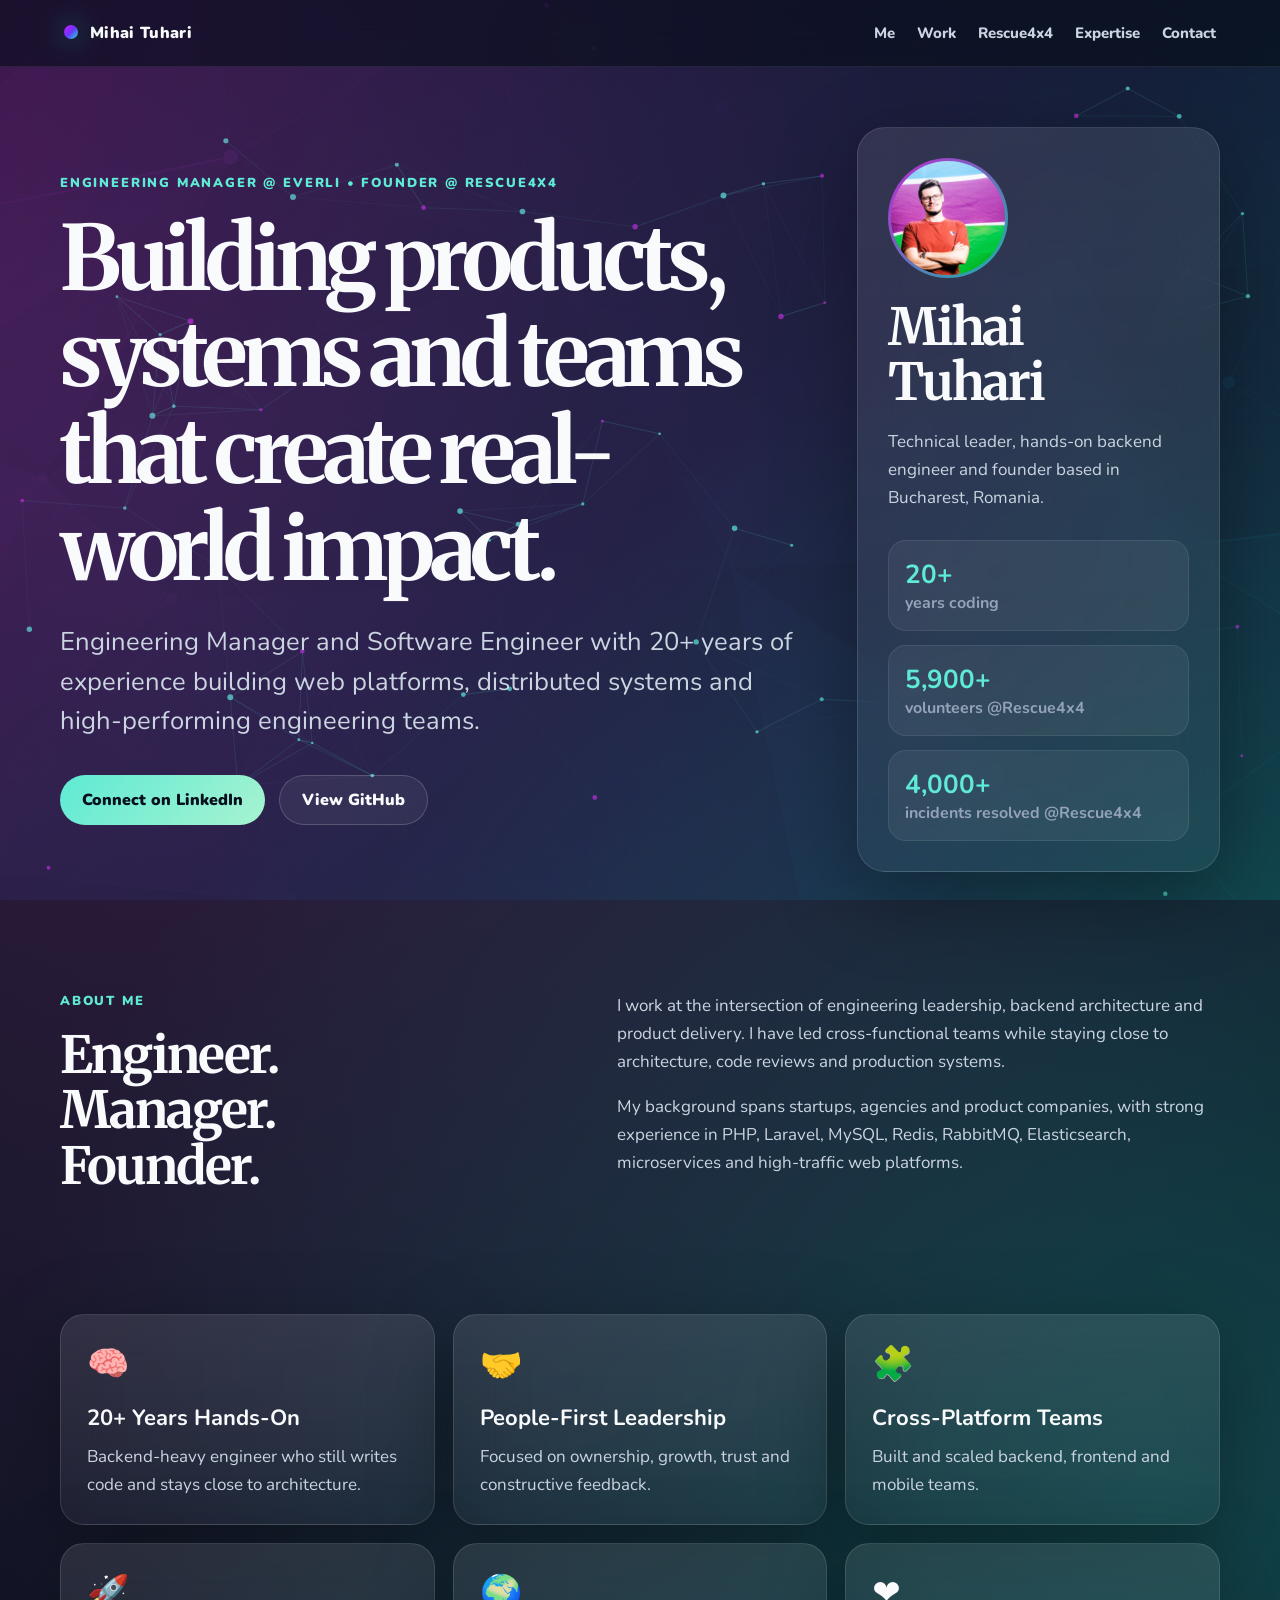
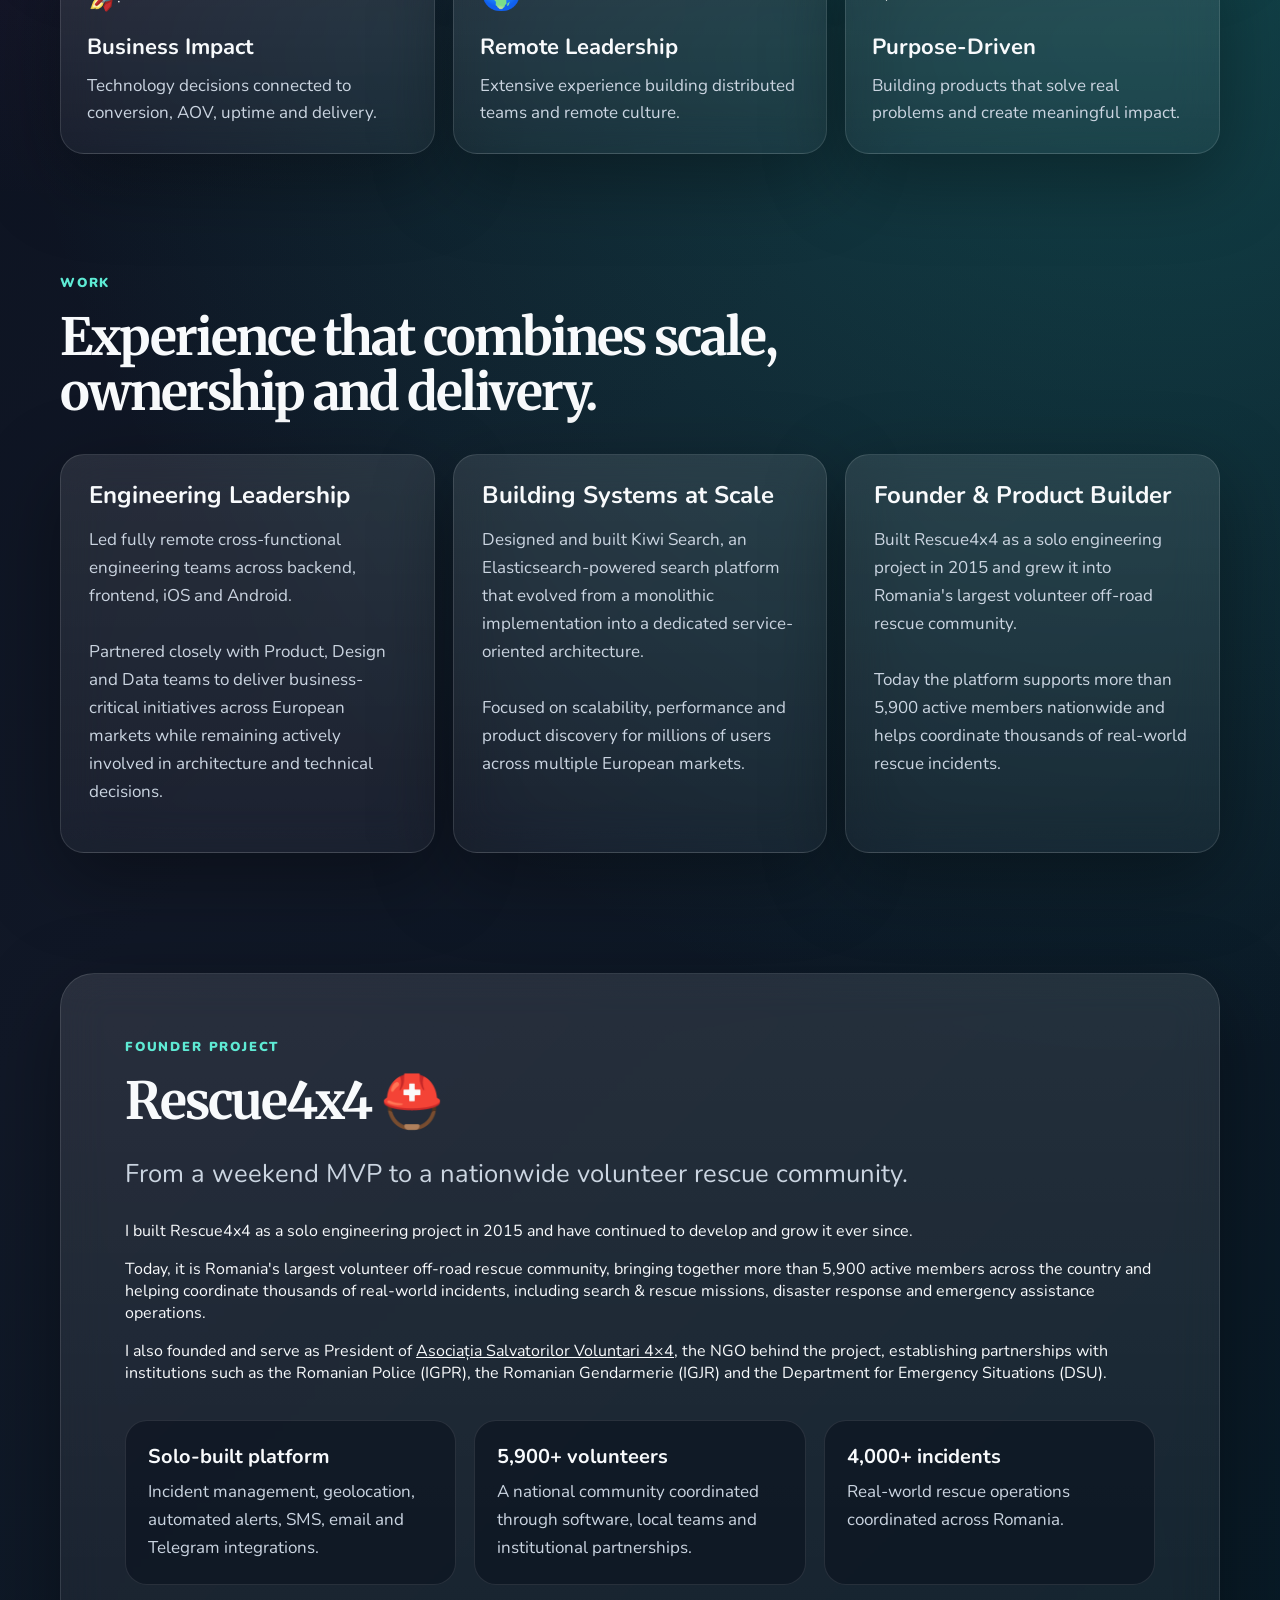
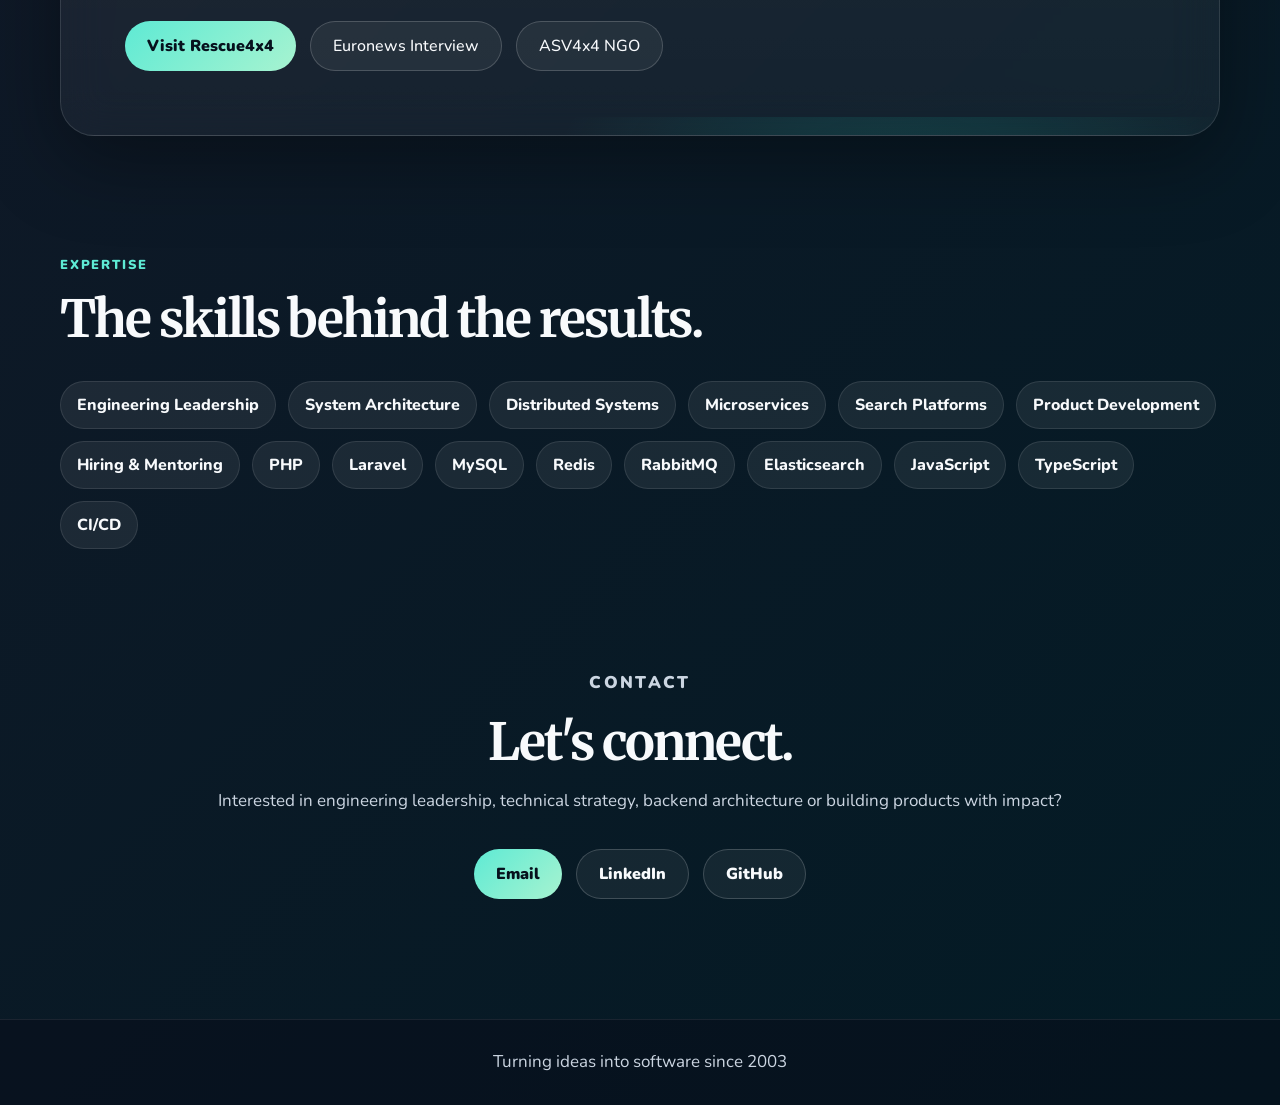
==== commit f26071ee: "fix: style" ====
--- a/index.html
+++ b/index.html
@@ -43,22 +43,14 @@
 - Mihai
 
 -->
+<!-- Google tag (gtag.js) -->
+<script async src="https://www.googletagmanager.com/gtag/js?id=G-NRVWRWBRJE"></script>
 <script>
-  (function(i, s, o, g, r, a, m) {
-    i['GoogleAnalyticsObject'] = r;
-    i[r] = i[r] || function() {
-      (i[r].q = i[r].q || []).push(arguments);
-    }, i[r].l = 1 * new Date();
-    a = s.createElement(o),
-        m = s.getElementsByTagName(o)[0];
-    a.async = 1;
-    a.src = g;
-    m.parentNode.insertBefore(a, m);
-  })(window, document, 'script', '//www.google-analytics.com/analytics.js', 'ga');
-
-  ga('create', 'UA-69164049-1', 'auto');
-  ga('send', 'pageview');
-
+  window.dataLayer = window.dataLayer || [];
+  function gtag(){dataLayer.push(arguments);}
+  gtag('js', new Date());
+
+  gtag('config', 'G-NRVWRWBRJE');
 </script>
 <canvas id="network-bg" aria-hidden="true"></canvas>
 
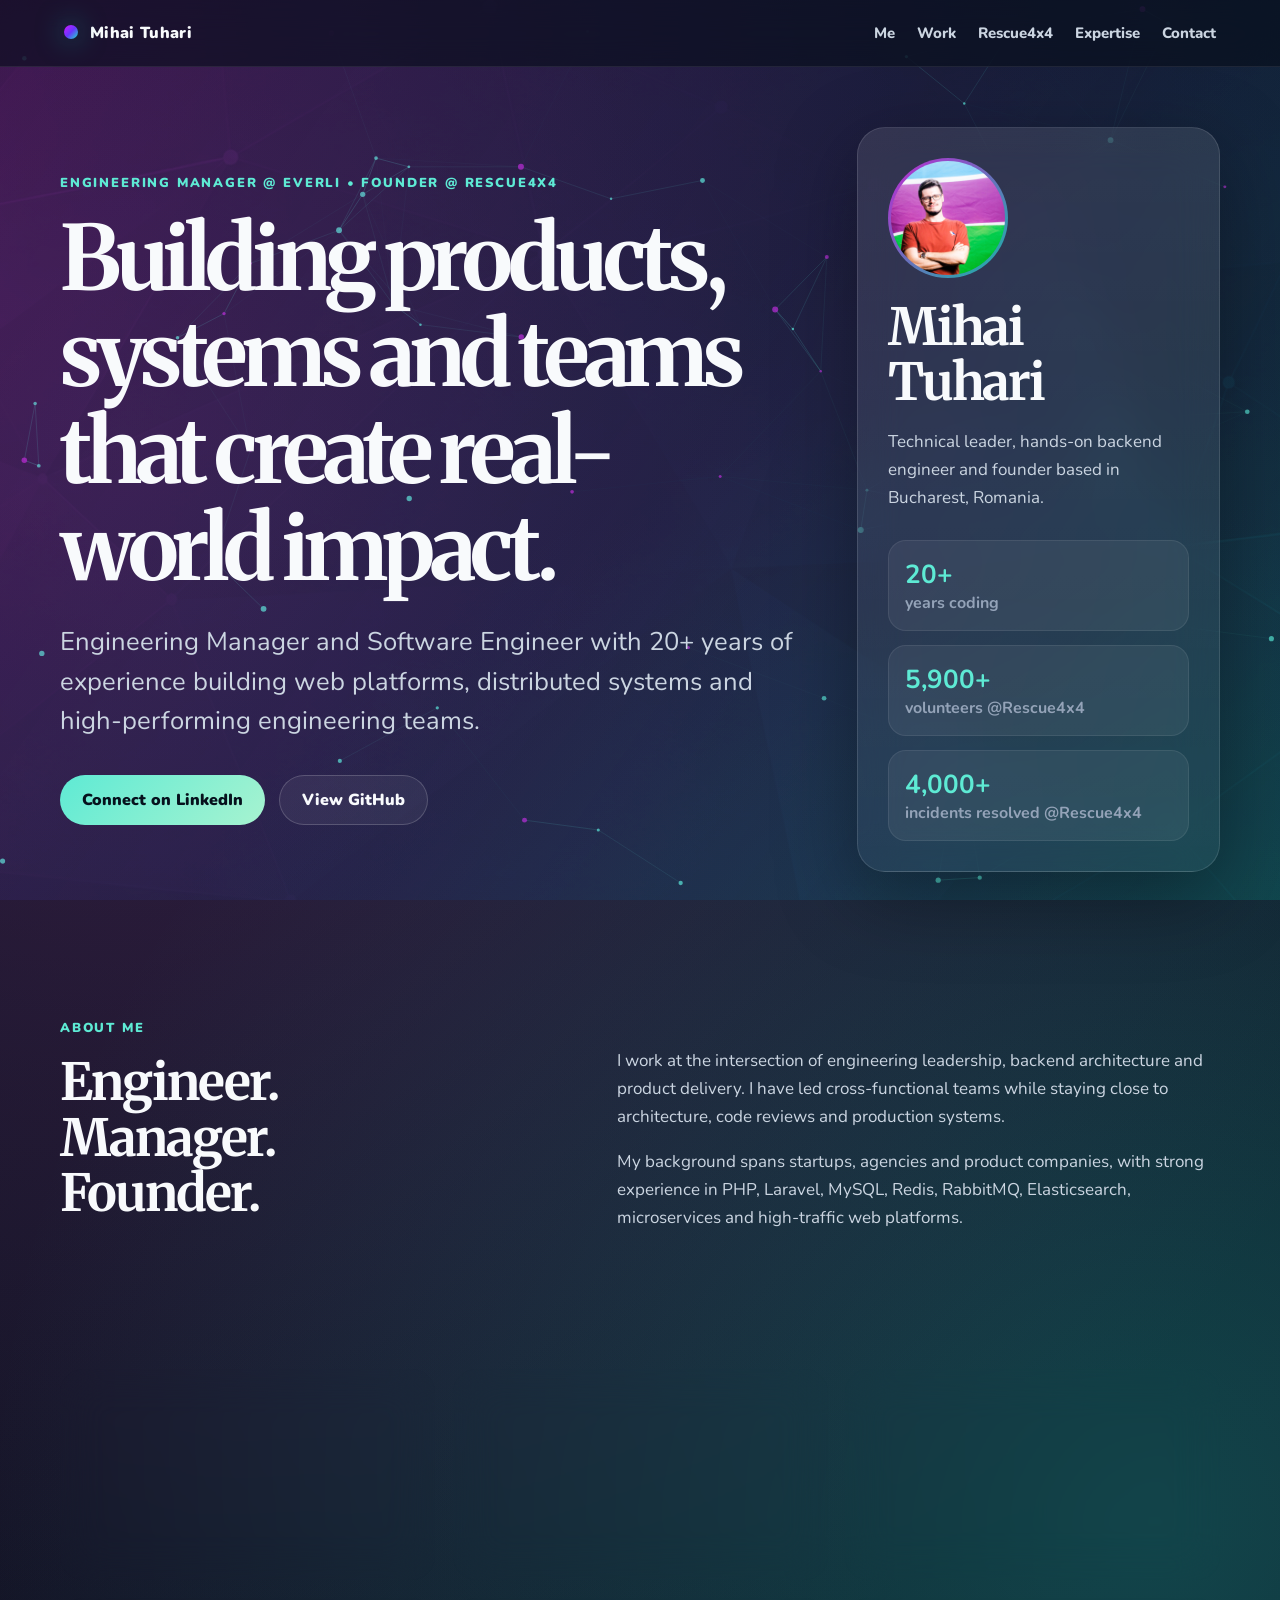
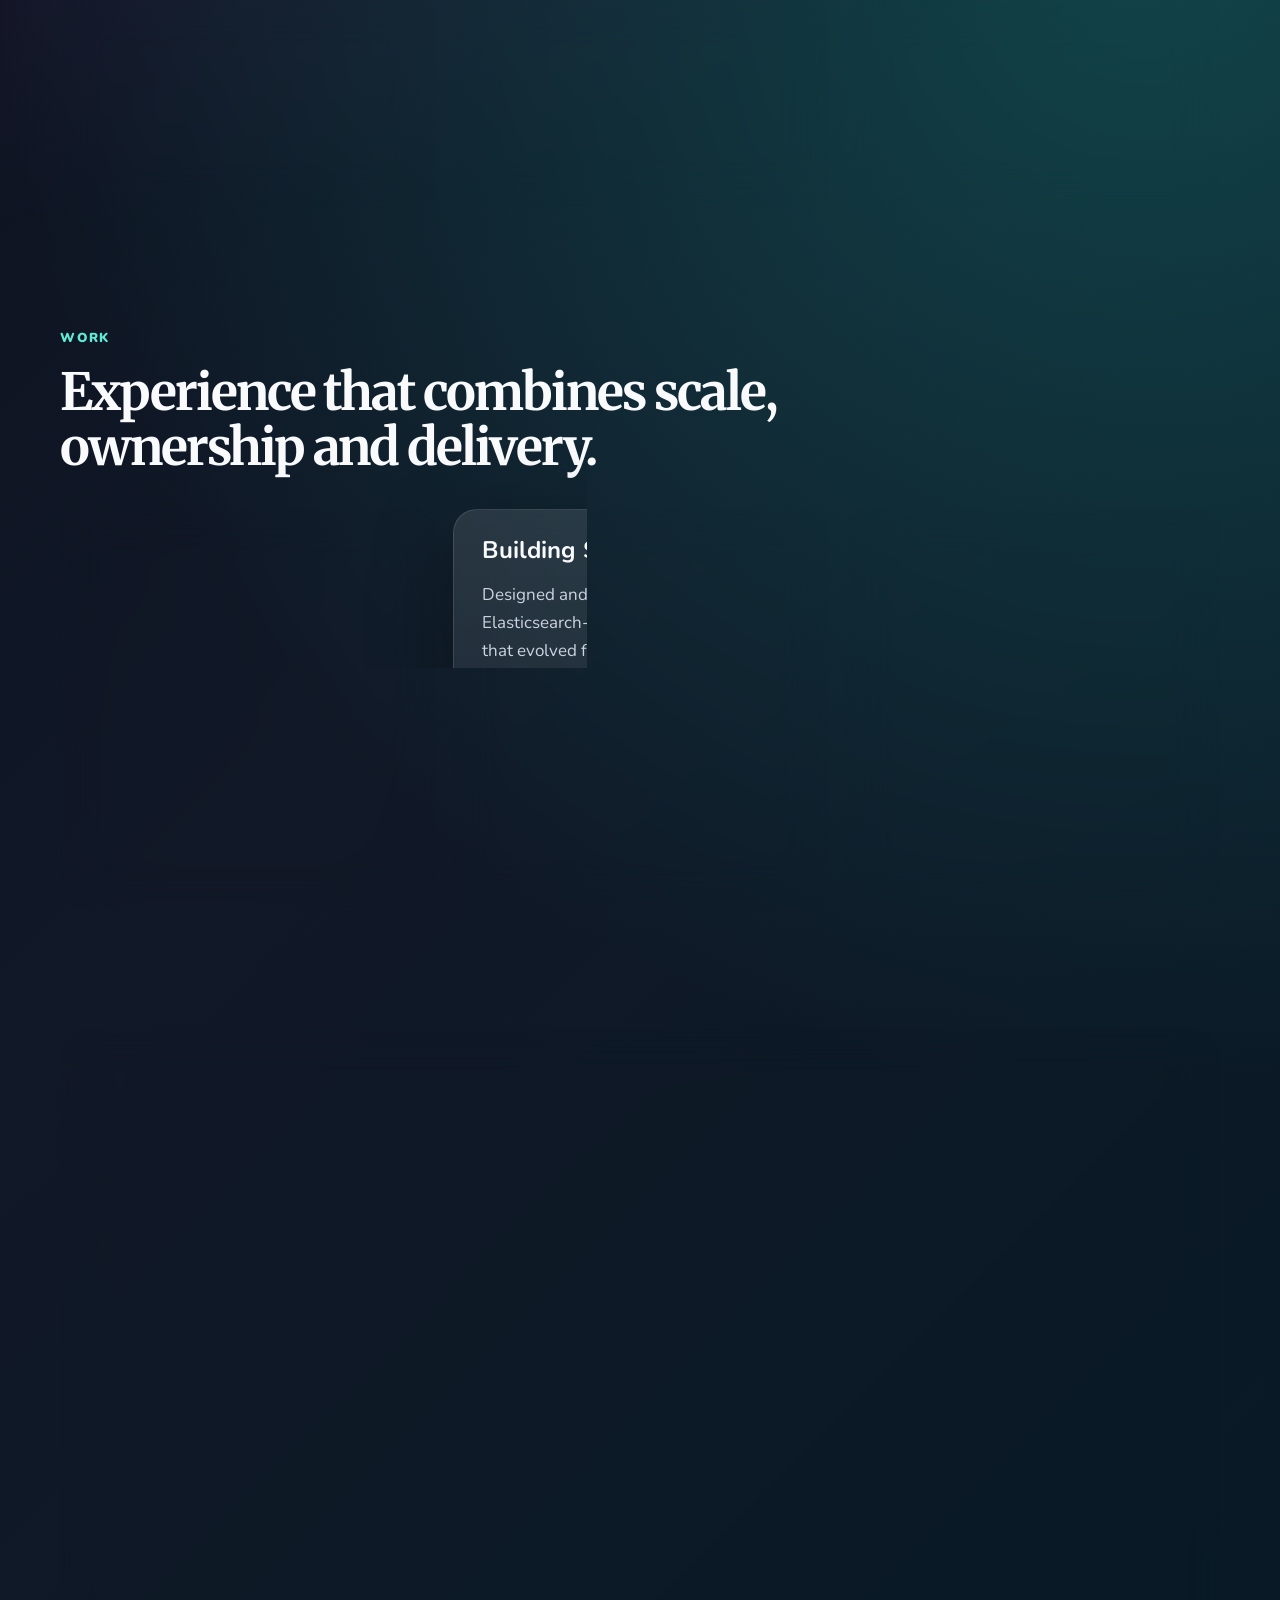
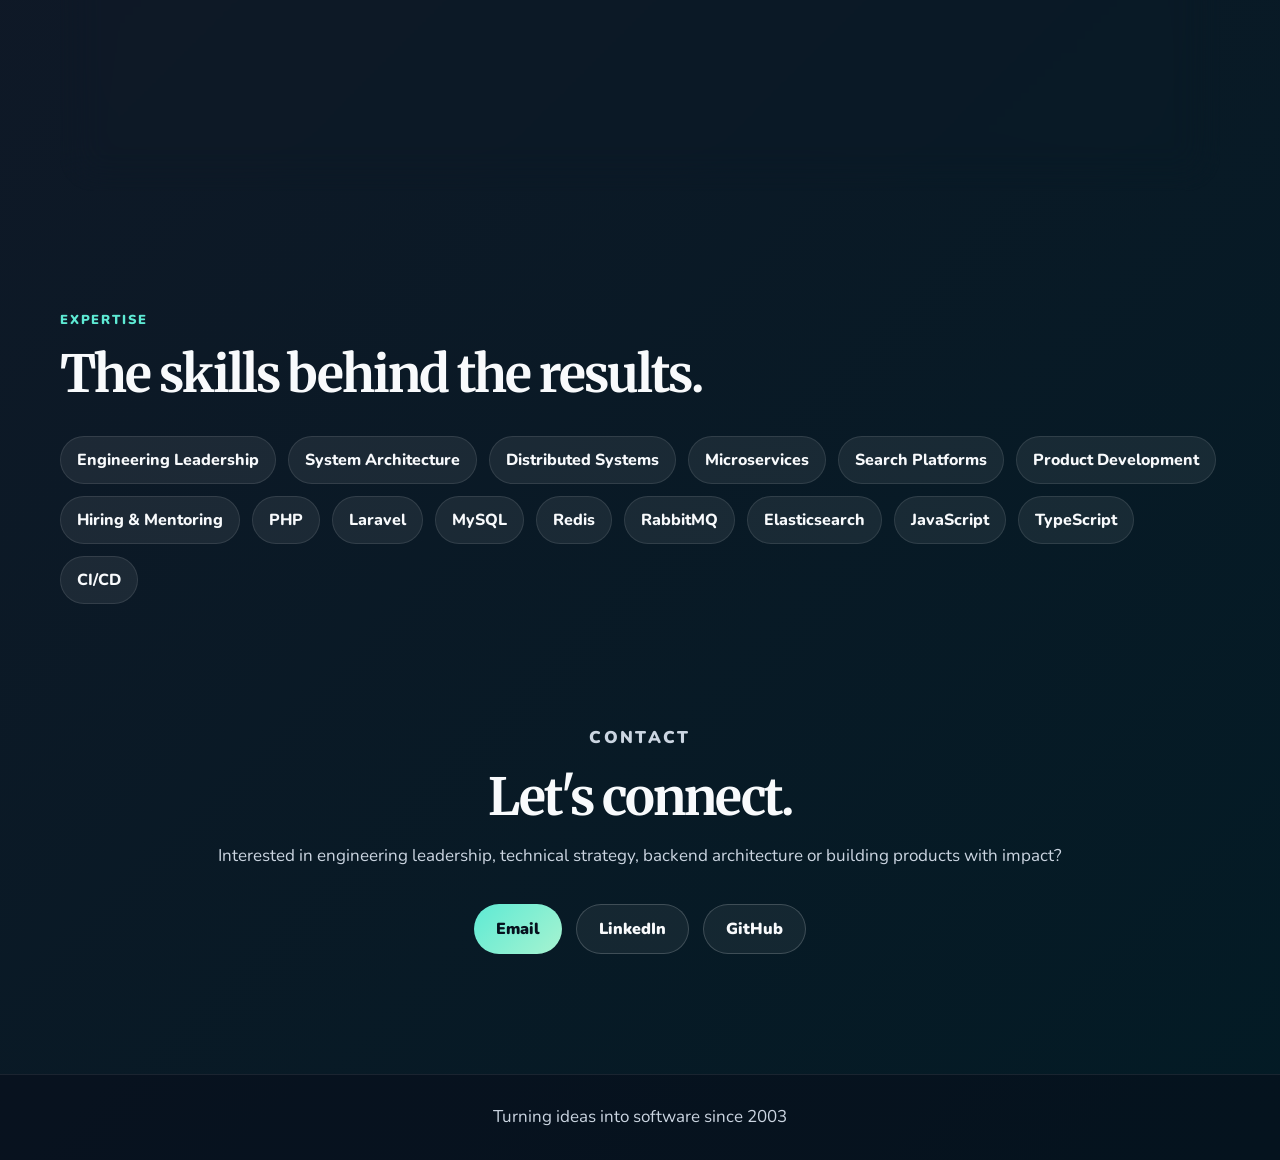
==== commit ac5ab5ae: "fix: style" ====
--- a/index.html
+++ b/index.html
@@ -12,7 +12,7 @@
     <link rel="preconnect" href="https://fonts.googleapis.com">
     <link rel="preconnect" href="https://fonts.gstatic.com" crossorigin>
     <link href="https://fonts.googleapis.com/css2?family=Merriweather:wght@700;900&family=Nunito:wght@400;600;700;800;900&display=swap" rel="stylesheet">
-    <link rel="stylesheet" href="assets/styles.css?v=1.0.1">
+    <link rel="stylesheet" href="assets/styles.css?v=1.0.2">
     <meta name="google-site-verification" content="j1arVouK2aGNkBnnAjQh9nLg4Zrn6_g9xt9UU8ff2W0"/>
 
     <link rel="icon" type="image/png" href="assets/favicon/favicon-96x96.png" sizes="96x96" />
--- a/assets/styles.css
+++ b/assets/styles.css
@@ -290,7 +290,7 @@
 }
 
 .copy p:first-child {
-    margin-top: 0;
+    margin-top: 55px;
 }
 
 .section-heading {
@@ -467,6 +467,10 @@
         scroll-margin-top: 90px;
     }
 
+    .copy p:first-child {
+        margin-top: 0;
+    }
+
     .site-header {
         align-items: flex-start;
         gap: 16px;
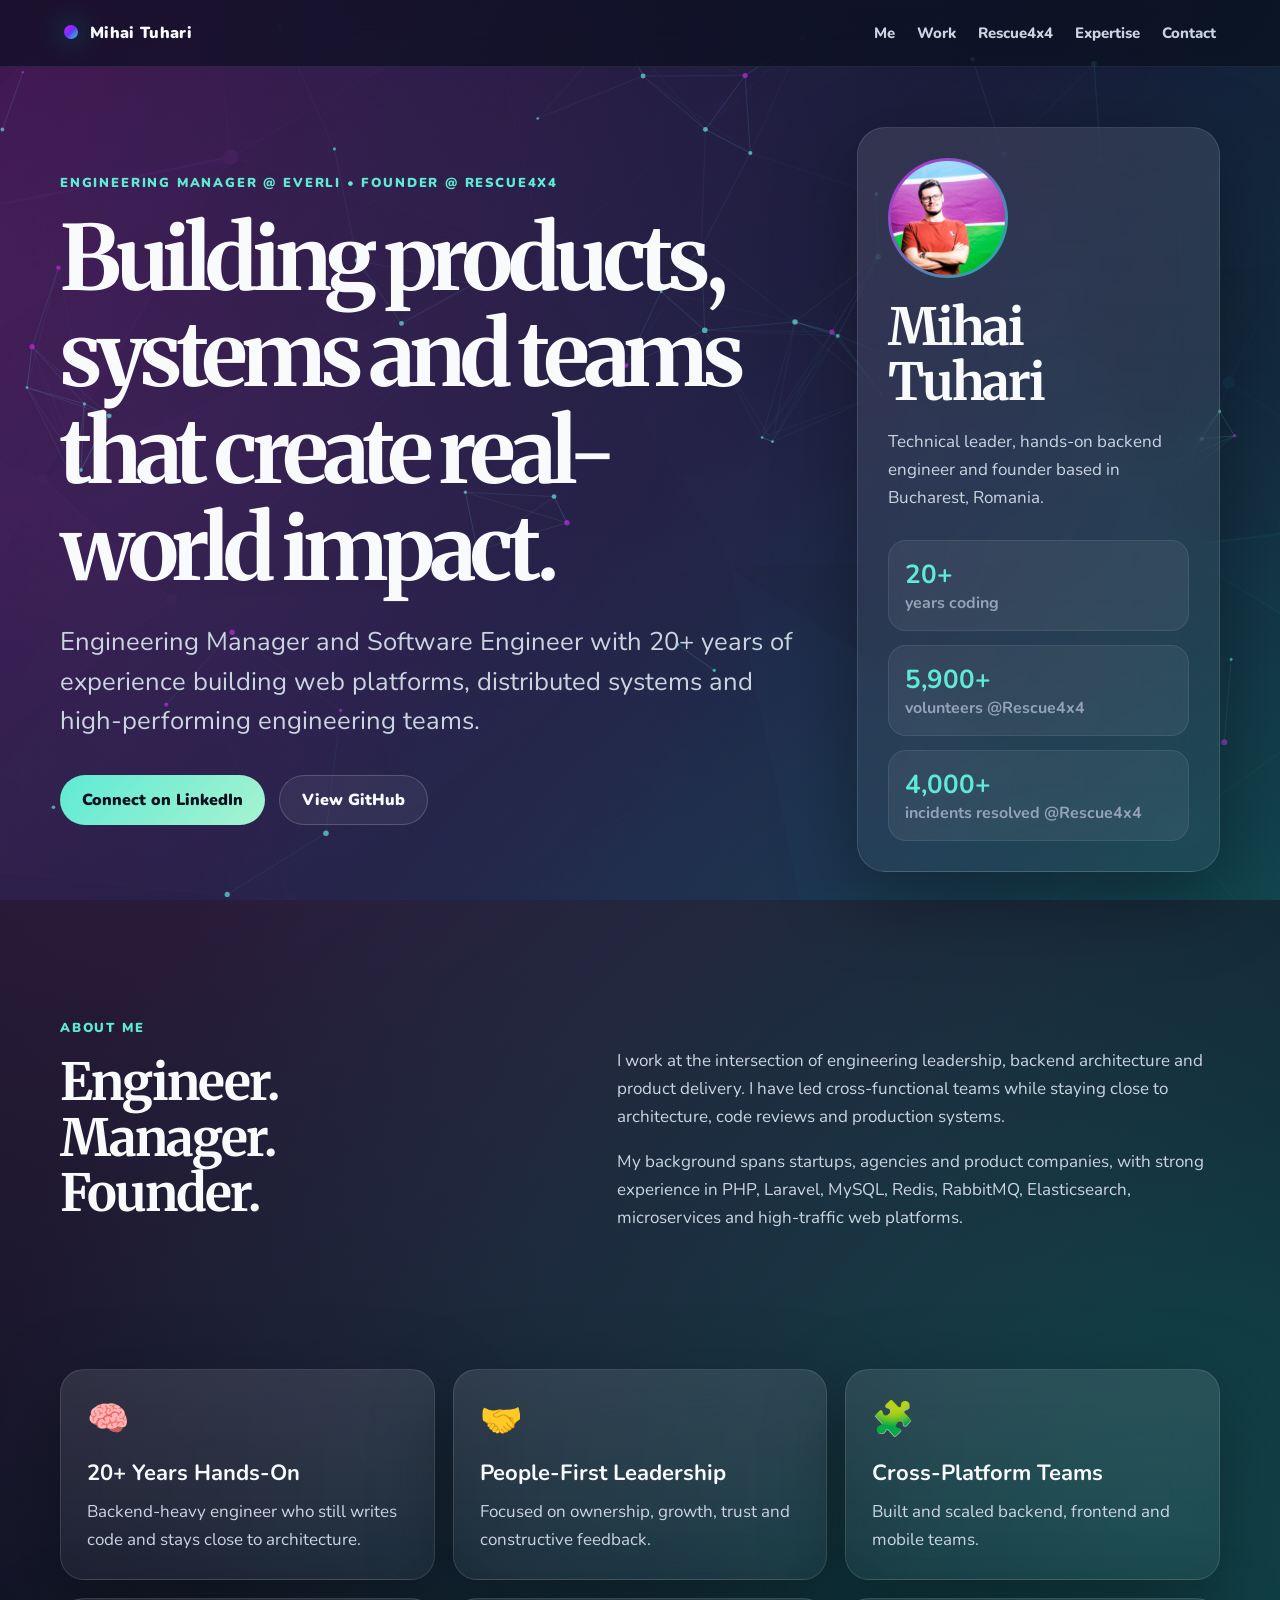
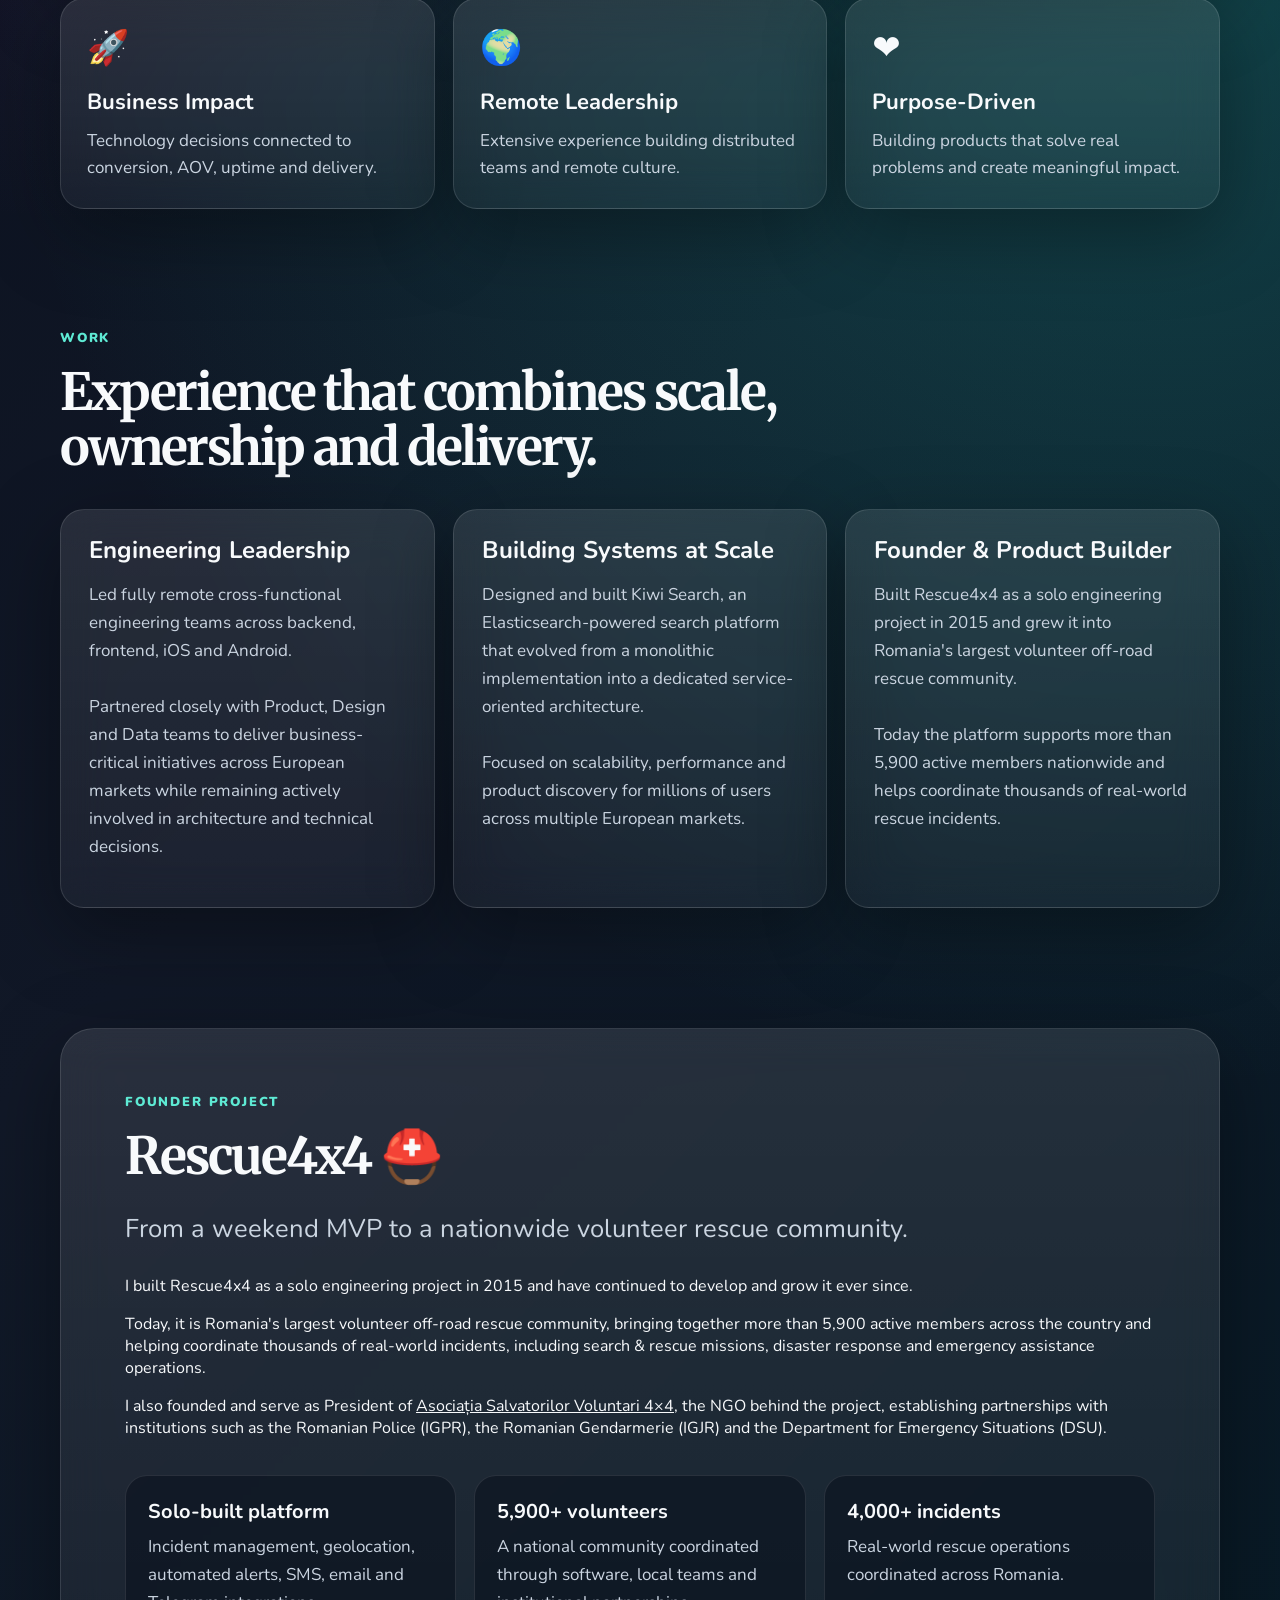
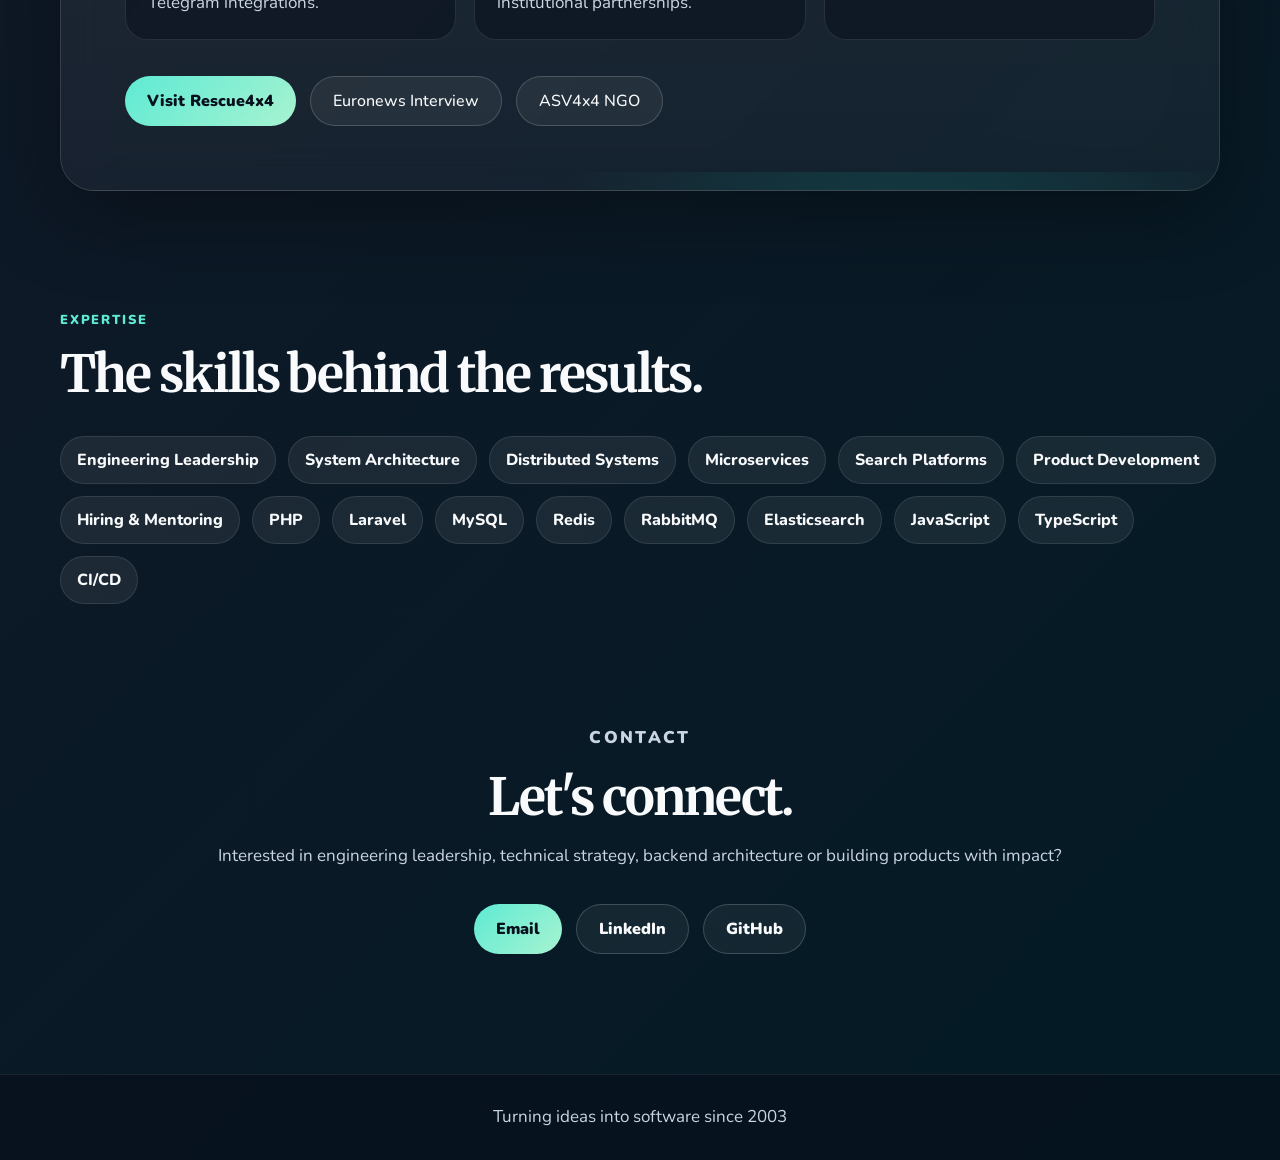
==== commit f0073125: "fix: style" ====
--- a/index.html
+++ b/index.html
@@ -55,7 +55,7 @@
 <canvas id="network-bg" aria-hidden="true"></canvas>
 
 <header class="site-header">
-    <a class="brand" href="#top" aria-label="Mihai Tuhari homepage">
+    <a class="brand" href="/" aria-label="Mihai Tuhari homepage">
         <span class="brand-dot"></span>
         <span>Mihai Tuhari</span>
     </a>
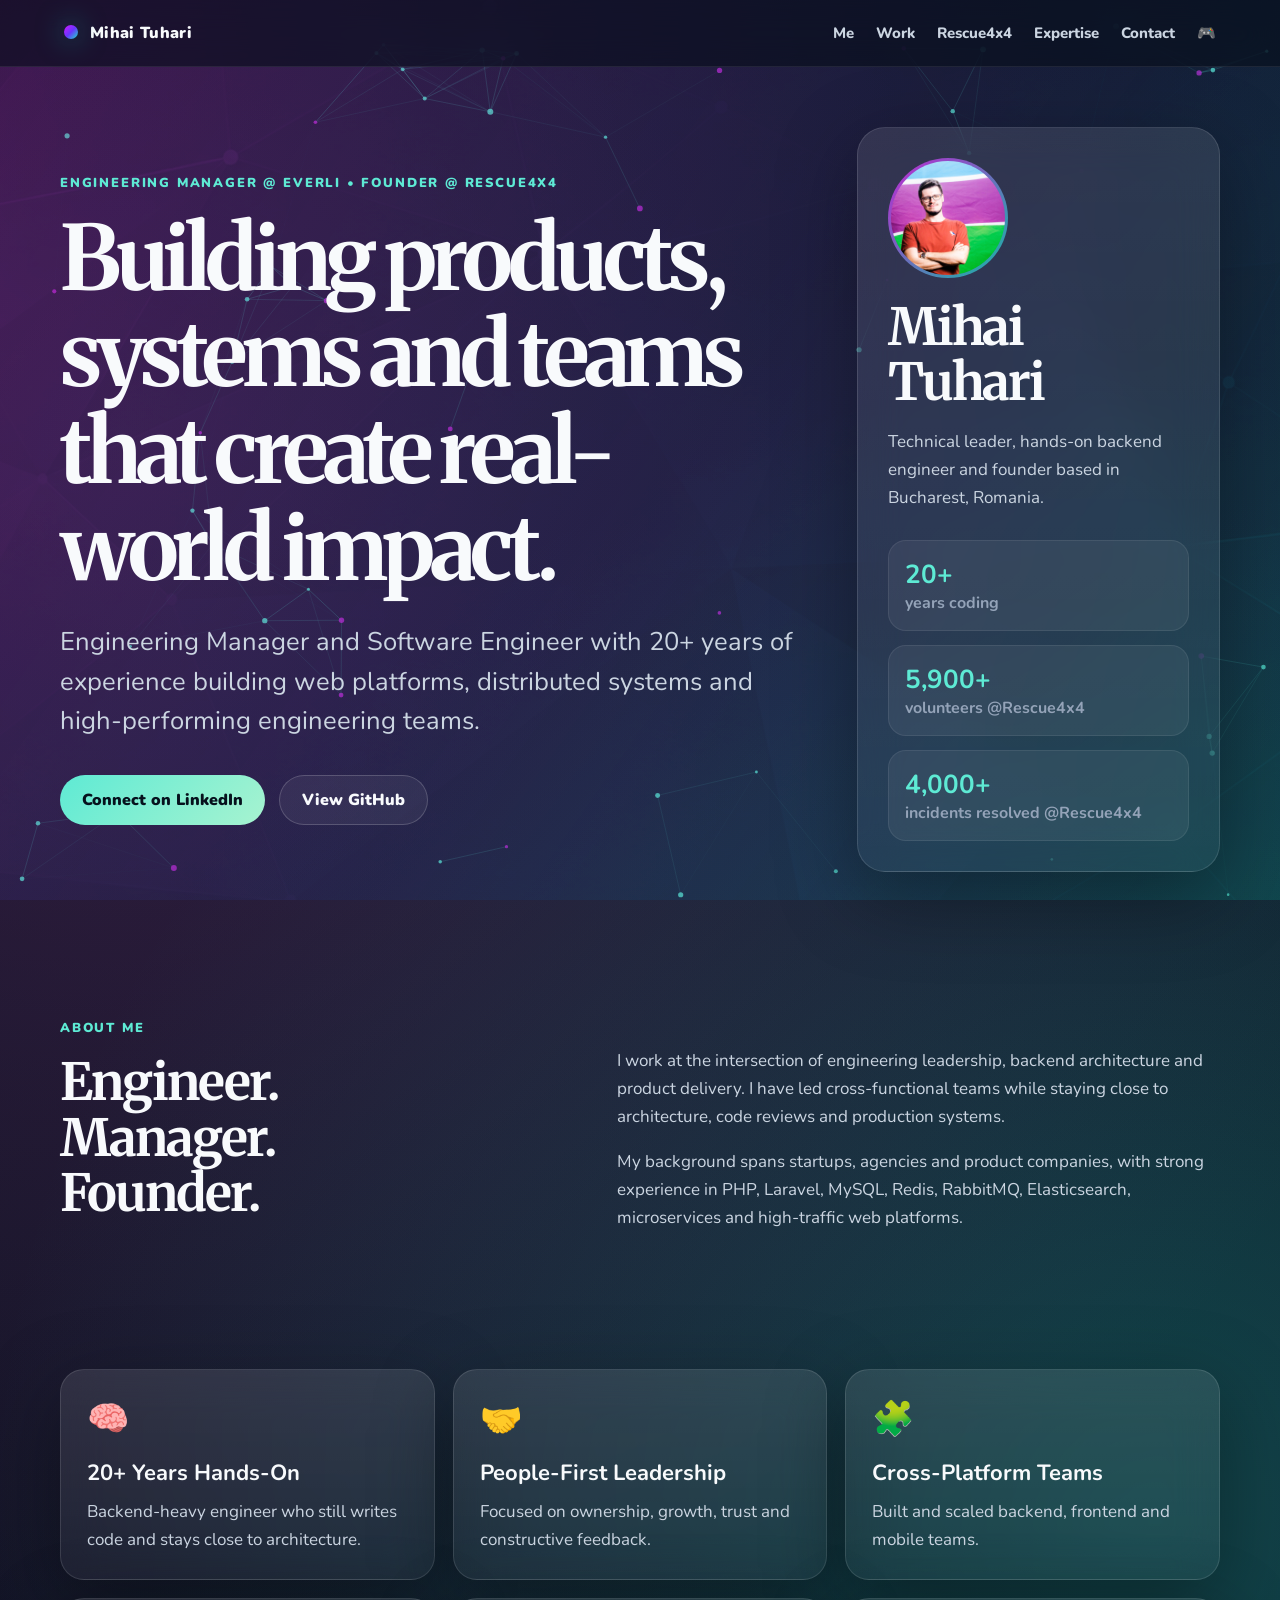
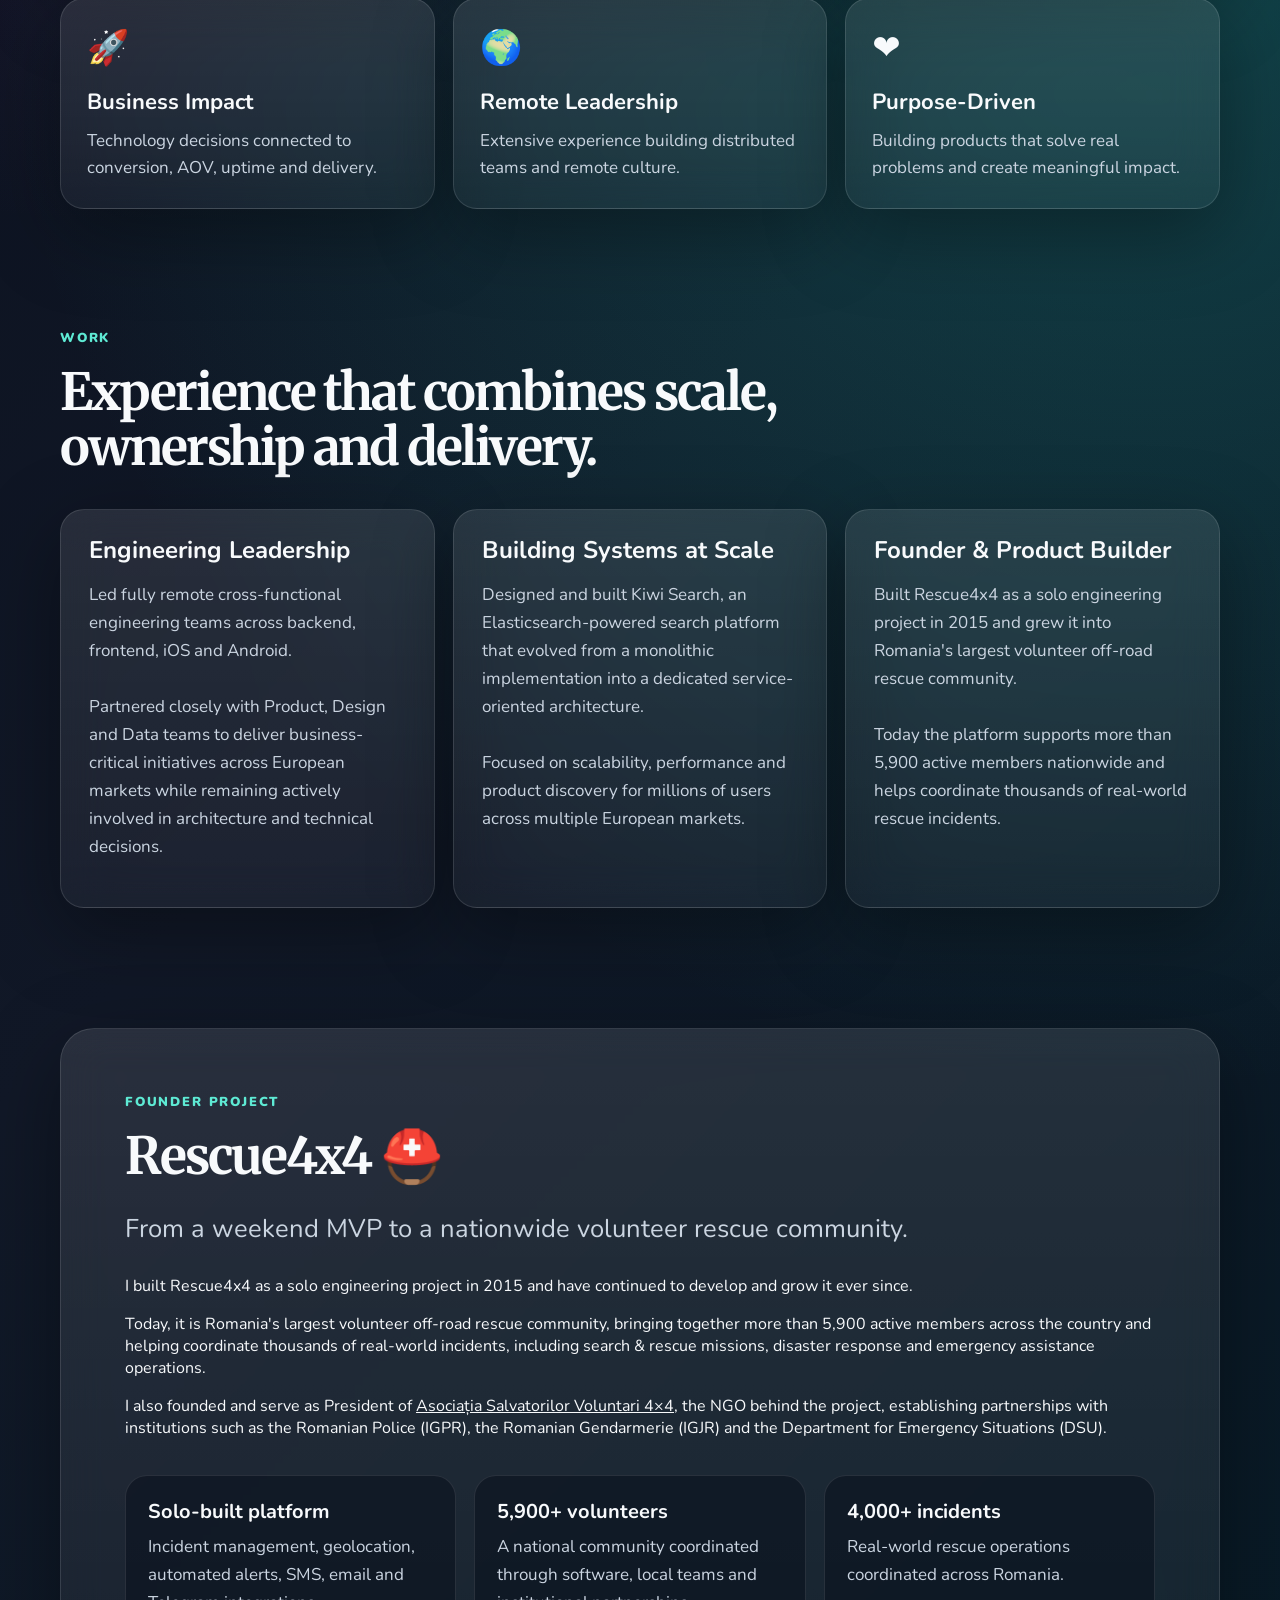
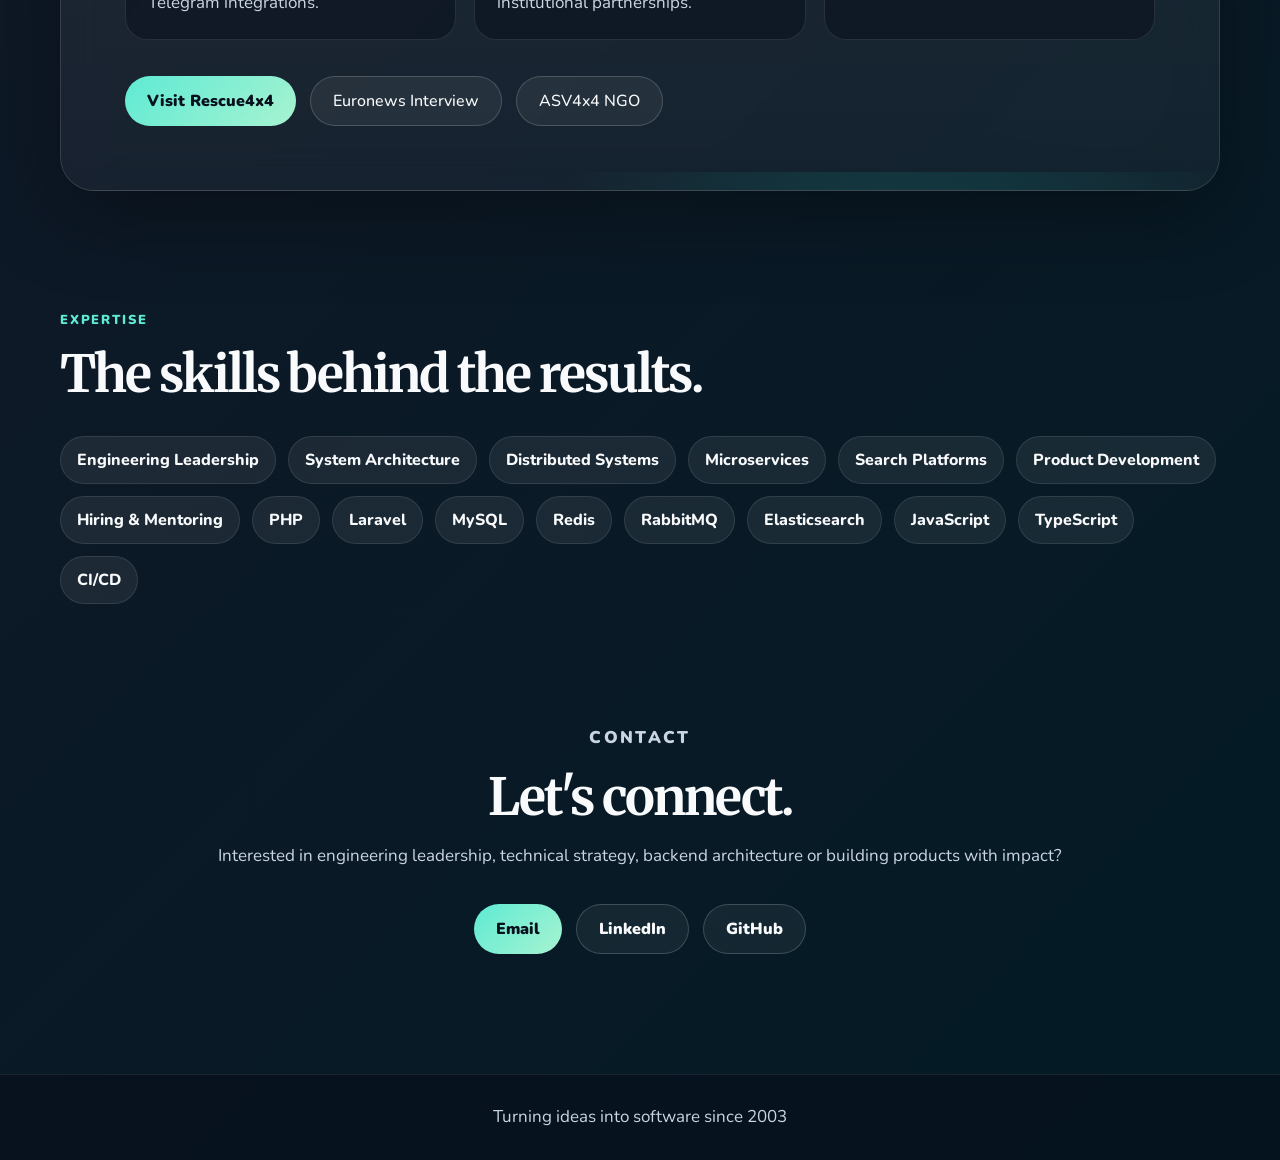
==== commit 89d00076: "game: nexus" ====
--- a/index.html
+++ b/index.html
@@ -66,6 +66,7 @@
         <a href="#rescue4x4">Rescue4x4</a>
         <a href="#expertise">Expertise</a>
         <a href="#contact">Contact</a>
+        <a href="/game.html" style="color:var(--teal-soft)">🎮</a>
     </nav>
 </header>
 
